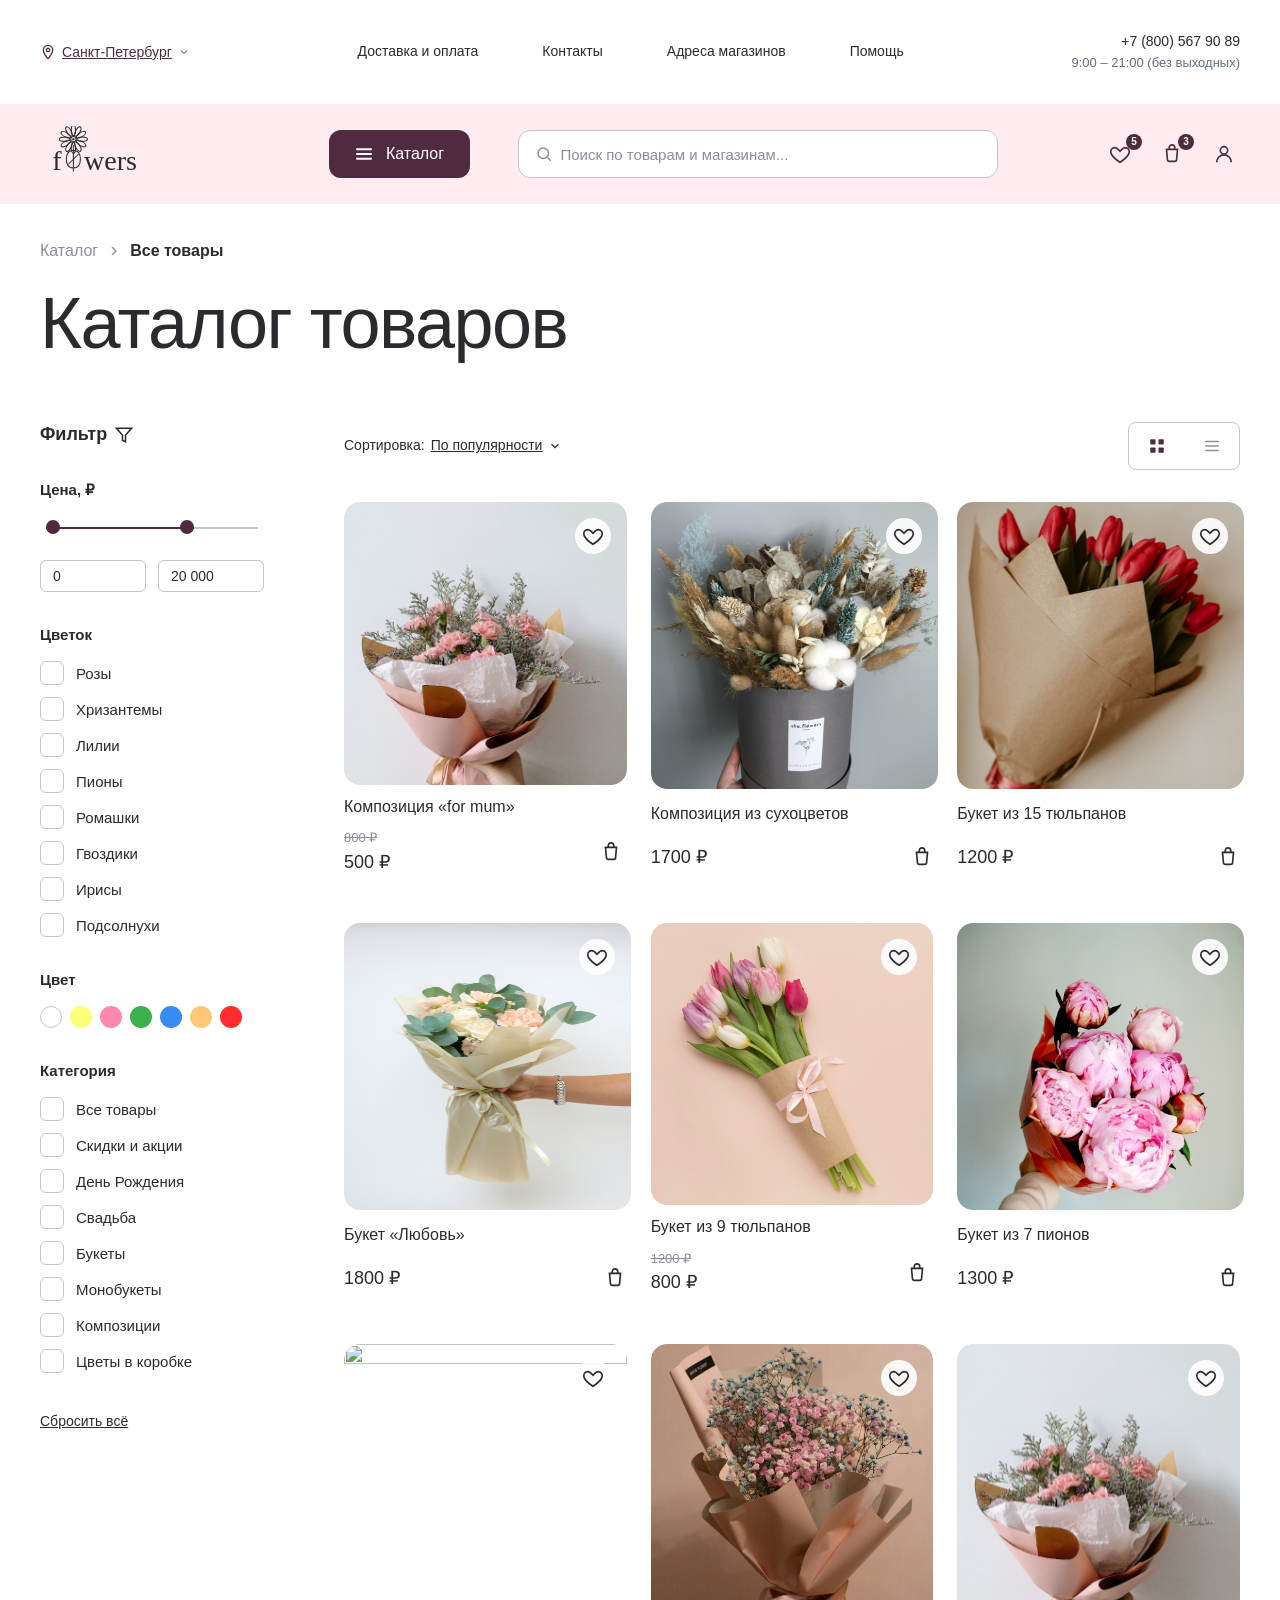
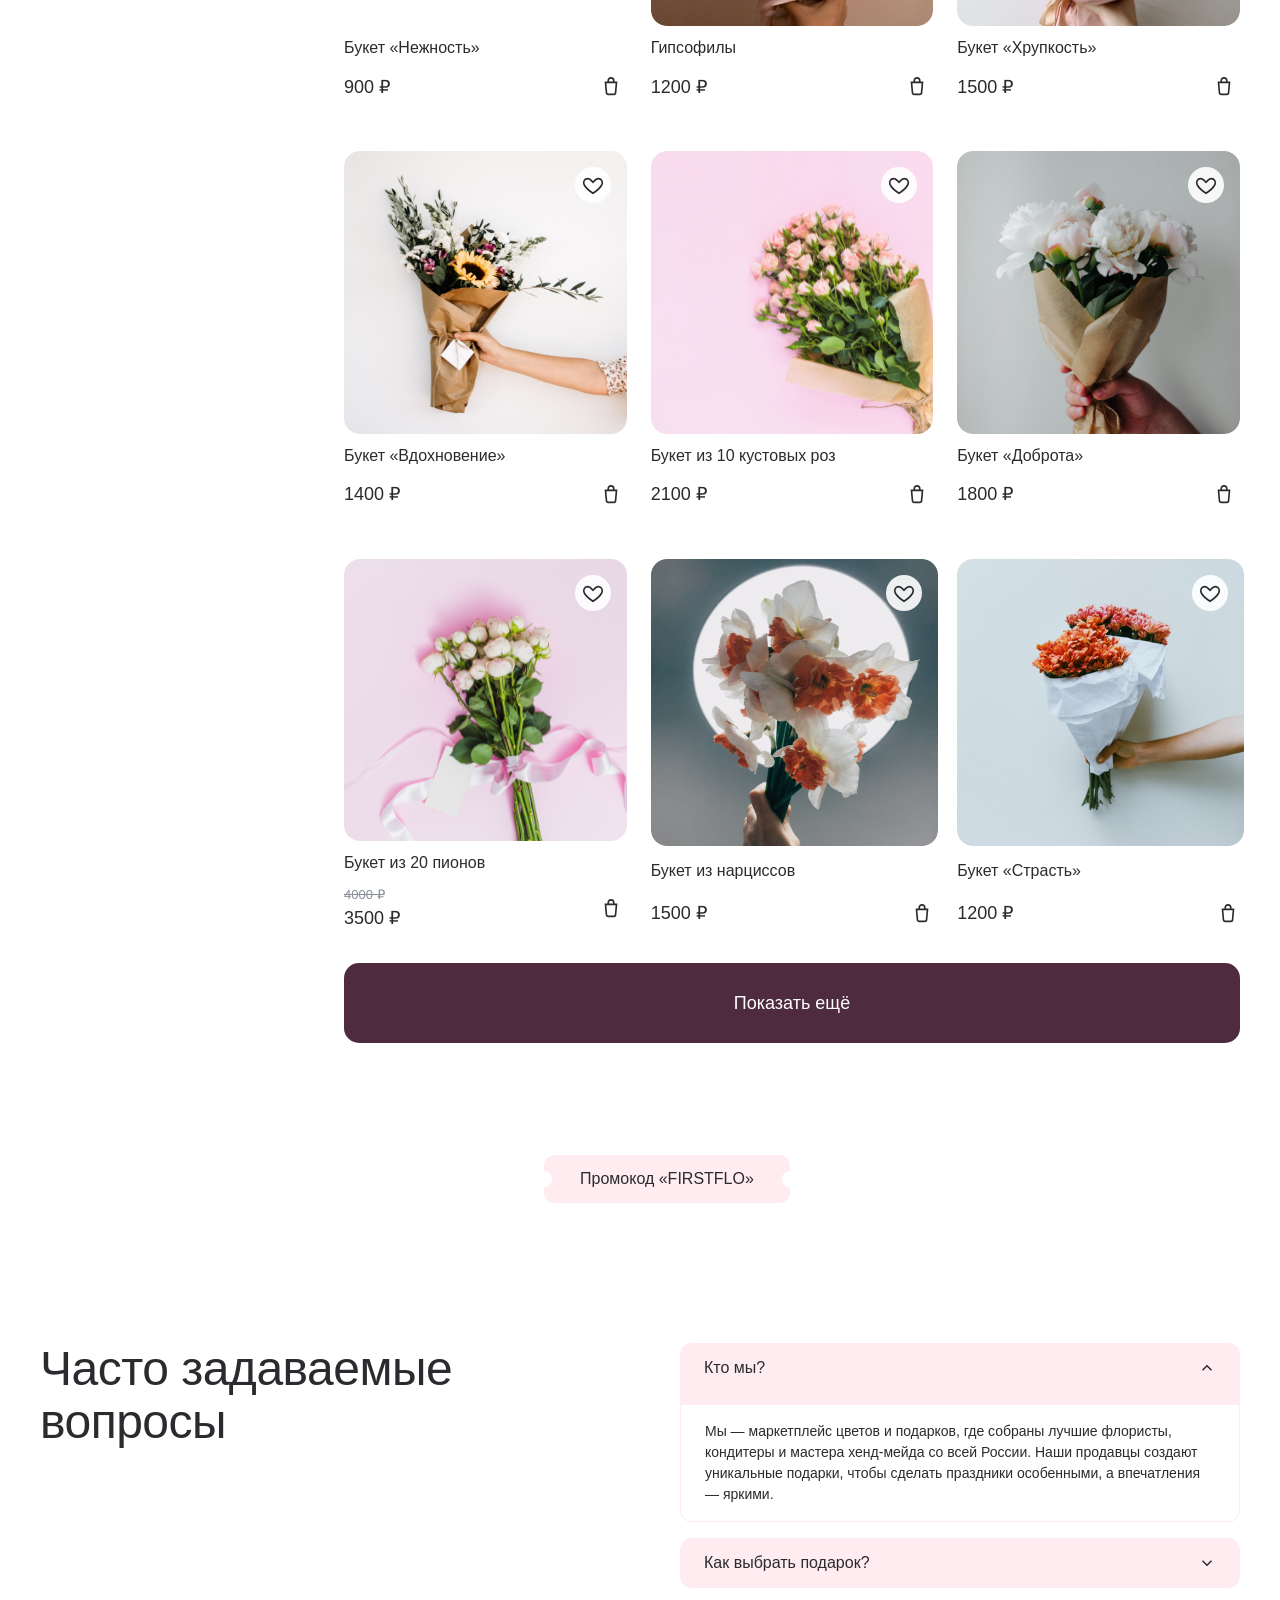
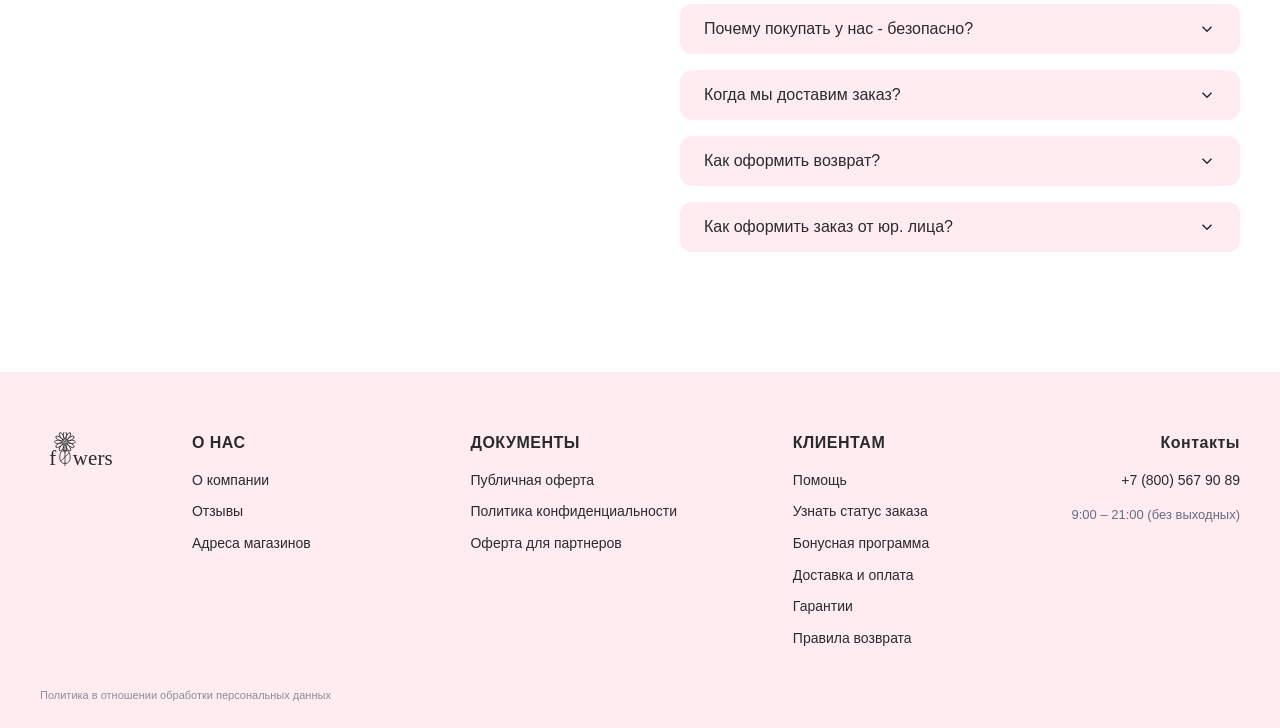
==== index.html @ 04dbc970 "Initial commit" ====
<!DOCTYPE html>
<html lang="ru">
<head>
    <meta charset="UTF-8">
    <meta name="viewport" content="width=device-width, initial-scale=1.0">
    <title>Каталог товаров — Flowers</title>
    <link rel="stylesheet" href="css/index.css">
</head>
<body>

<!-- ВЕРХНЯЯ ШАПКА (белая) -->
<header class="topbar">
    <div class="topbar__inner">
        <button class="topbar__city" type="button">
            <svg width="16" height="16" viewBox="0 0 24 24" fill="none" stroke="#4F2B3F" stroke-width="2">
                <path d="M12 2C8.13 2 5 5.13 5 9c0 5.25 7 13 7 13s7-7.75 7-13c0-3.87-3.13-7-7-7z"/>
                <circle cx="12" cy="9" r="2.5"/>
            </svg>
            <span><u>Санкт-Петербург</u></span>
            <svg width="12" height="12" viewBox="0 0 24 24" fill="none" stroke="#4F2B3F" stroke-width="2">
                <polyline points="6 9 12 15 18 9"/>
            </svg>
        </button>

        <nav class="topbar__nav">
            <a href="#" class="topbar__link">Доставка и оплата</a>
            <a href="#" class="topbar__link">Контакты</a>
            <a href="#" class="topbar__link">Адреса магазинов</a>
            <a href="#" class="topbar__link">Помощь</a>
        </nav>

        <div class="topbar__contacts">
            <div class="topbar__phone">+7 (800) 567 90 89</div>
            <div class="topbar__hours">9:00 – 21:00 (без выходных)</div>
        </div>
    </div>
</header>

<!-- РОЗОВАЯ ШАПКА (логотип, каталог, поиск, иконки) -->
<div class="pinkbar">
    <div class="pinkbar__inner">
        <a href="index.html" class="pinkbar__logo">
            <img src="images/logo.svg" alt="flowers" width="150">
        </a>

        <button class="pinkbar__catalog" type="button">
            <svg width="20" height="14" viewBox="0 0 24 18" fill="none" stroke="white" stroke-width="2.5" stroke-linecap="round">
                <line x1="3" y1="3" x2="21" y2="3"/>
                <line x1="3" y1="9" x2="21" y2="9"/>
                <line x1="3" y1="15" x2="21" y2="15"/>
            </svg>
            Каталог
        </button>

        <div class="pinkbar__search">
            <svg width="18" height="18" viewBox="0 0 24 24" fill="none" stroke="#898F9B" stroke-width="2">
                <circle cx="11" cy="11" r="7"/>
                <line x1="21" y1="21" x2="16.65" y2="16.65"/>
            </svg>
            <input type="text" placeholder="Поиск по товарам и магазинам...">
        </div>

        <div class="pinkbar__icons">
            <a href="#" class="pinkbar__icon" aria-label="Избранное">
                <svg width="22" height="22" viewBox="0 0 24 24" fill="none" stroke="#4F2B3F" stroke-width="1.8">
                    <path d="M12 21s-7-4.5-9.5-9C1 9 2.5 5 6 5c2 0 3.5 1 6 4 2.5-3 4-4 6-4 3.5 0 5 4 3.5 7-2.5 4.5-9.5 9-9.5 9z"/>
                </svg>
                <span class="pinkbar__badge">5</span>
            </a>
            <a href="cart.html" class="pinkbar__icon" aria-label="Корзина">
                <svg width="22" height="22" viewBox="0 0 24 24" fill="none" stroke="#4F2B3F" stroke-width="1.8">
                    <path d="M6 7h12l-1 11a2 2 0 01-2 2H9a2 2 0 01-2-2L6 7z"/>
                    <path d="M9 7V5a3 3 0 016 0v2"/>
                </svg>
                <span class="pinkbar__badge">3</span>
            </a>
            <a href="#" class="pinkbar__icon" aria-label="Профиль">
                <svg width="22" height="22" viewBox="0 0 24 24" fill="none" stroke="#4F2B3F" stroke-width="1.8">
                    <circle cx="12" cy="8" r="4"/>
                    <path d="M4 21c0-4.4 3.6-8 8-8s8 3.6 8 8"/>
                </svg>
            </a>
        </div>
    </div>
</div>

<!-- ОСНОВНОЙ КОНТЕНТ -->
<main class="main">

    <!-- Хлебные крошки -->
    <nav class="crumbs">
        <a href="index.html" class="crumbs__link">Каталог</a>
        <svg class="crumbs__sep" width="16" height="16" viewBox="0 0 24 24" fill="none" stroke="#898F9B" stroke-width="2">
            <polyline points="9 18 15 12 9 6"/>
        </svg>
        <span class="crumbs__current">Все товары</span>
    </nav>

    <h1 class="page-title">Каталог товаров</h1>

    <!-- ОСНОВНАЯ GRID-СЕТКА: фильтр + сетка товаров -->
    <div class="catalog">

        <!-- ФИЛЬТРЫ (левая колонка) -->
        <aside class="filter">
            <h3 class="filter__head">
                Фильтр
                <svg width="18" height="18" viewBox="0 0 24 24" fill="none" stroke="#2A2B2E" stroke-width="2">
                    <polygon points="22 3 2 3 10 12.46 10 19 14 21 14 12.46 22 3"/>
                </svg>
            </h3>

            <div class="filter__group">
                <h4 class="filter__title">Цена, ₽</h4>
                <div class="filter__slider">
                    <div class="filter__slider-track"></div>
                    <div class="filter__slider-fill"></div>
                    <div class="filter__slider-dot filter__slider-dot--left"></div>
                    <div class="filter__slider-dot filter__slider-dot--right"></div>
                </div>
                <div class="filter__price">
                    <input type="text" value="0">
                    <input type="text" value="20 000">
                </div>
            </div>

            <div class="filter__group">
                <h4 class="filter__title">Цветок</h4>
                <label class="filter__option"><input type="checkbox"><span>Розы</span></label>
                <label class="filter__option"><input type="checkbox"><span>Хризантемы</span></label>
                <label class="filter__option"><input type="checkbox"><span>Лилии</span></label>
                <label class="filter__option"><input type="checkbox"><span>Пионы</span></label>
                <label class="filter__option"><input type="checkbox"><span>Ромашки</span></label>
                <label class="filter__option"><input type="checkbox"><span>Гвоздики</span></label>
                <label class="filter__option"><input type="checkbox"><span>Ирисы</span></label>
                <label class="filter__option"><input type="checkbox"><span>Подсолнухи</span></label>
            </div>

            <div class="filter__group">
                <h4 class="filter__title">Цвет</h4>
                <div class="filter__colors">
                    <span class="filter__color" style="background:#fff;border:1px solid #C2C5C9"></span>
                    <span class="filter__color" style="background:#FCFF7A"></span>
                    <span class="filter__color" style="background:#FF87B1"></span>
                    <span class="filter__color" style="background:#3CB04B"></span>
                    <span class="filter__color" style="background:#358CF2"></span>
                    <span class="filter__color" style="background:#FFC876"></span>
                    <span class="filter__color" style="background:#FF2D2D"></span>
                </div>
            </div>

            <div class="filter__group">
                <h4 class="filter__title">Категория</h4>
                <label class="filter__option"><input type="checkbox"><span>Все товары</span></label>
                <label class="filter__option"><input type="checkbox"><span>Скидки и акции</span></label>
                <label class="filter__option"><input type="checkbox"><span>День Рождения</span></label>
                <label class="filter__option"><input type="checkbox"><span>Свадьба</span></label>
                <label class="filter__option"><input type="checkbox"><span>Букеты</span></label>
                <label class="filter__option"><input type="checkbox"><span>Монобукеты</span></label>
                <label class="filter__option"><input type="checkbox"><span>Композиции</span></label>
                <label class="filter__option"><input type="checkbox"><span>Цветы в коробке</span></label>
            </div>

            <button class="filter__reset" type="button"><u>Сбросить всё</u></button>
        </aside>

        <!-- ПРАВАЯ ЧАСТЬ: сортировка + товары + кнопка -->
        <div class="catalog__right">

            <div class="sort-bar">
                <div class="sort">
                    Сортировка: <a href="#" class="sort__link"><u>По популярности</u></a>
                    <svg width="14" height="14" viewBox="0 0 24 24" fill="none" stroke="#2A2B2E" stroke-width="2">
                        <polyline points="6 9 12 15 18 9"/>
                    </svg>
                </div>
                <div class="view-toggle">
                    <button class="view-toggle__btn view-toggle__btn--active" aria-label="Сеткой">
                        <svg width="18" height="18" viewBox="0 0 24 24" fill="currentColor">
                            <rect x="3" y="3" width="7" height="7" rx="1"/>
                            <rect x="14" y="3" width="7" height="7" rx="1"/>
                            <rect x="3" y="14" width="7" height="7" rx="1"/>
                            <rect x="14" y="14" width="7" height="7" rx="1"/>
                        </svg>
                    </button>
                    <button class="view-toggle__btn" aria-label="Списком">
                        <svg width="18" height="18" viewBox="0 0 24 24" fill="none" stroke="currentColor" stroke-width="2">
                            <line x1="3" y1="6" x2="21" y2="6"/>
                            <line x1="3" y1="12" x2="21" y2="12"/>
                            <line x1="3" y1="18" x2="21" y2="18"/>
                        </svg>
                    </button>
                </div>
            </div>

            <!-- СЕТКА ТОВАРОВ 3×5 -->
            <div class="products">

                <article class="product">
                    <div class="product__img-wrap">
                        <img src="images/img1-7.svg" alt="" class="product__img">
                        <button class="product__fav" aria-label="В избранное">
                            <svg width="22" height="22" viewBox="0 0 24 24" fill="none" stroke="#2A2B2E" stroke-width="1.8">
                                <path d="M12 21s-7-4.5-9.5-9C1 9 2.5 5 6 5c2 0 3.5 1 6 4 2.5-3 4-4 6-4 3.5 0 5 4 3.5 7-2.5 4.5-9.5 9-9.5 9z"/>
                            </svg>
                        </button>
                    </div>
                    <h4 class="product__name">Композиция «for mum»</h4>
                    <div class="product__price-row">
                        <div class="product__prices">
                            <span class="product__price-old">800 ₽</span>
                            <span class="product__price">500 ₽</span>
                        </div>
                        <button class="product__cart" aria-label="В корзину">
                            <svg width="22" height="22" viewBox="0 0 24 24" fill="none" stroke="#2A2B2E" stroke-width="1.8">
                                <path d="M6 7h12l-1 11a2 2 0 01-2 2H9a2 2 0 01-2-2L6 7z"/>
                                <path d="M9 7V5a3 3 0 016 0v2"/>
                            </svg>
                        </button>
                    </div>
                </article>

                <article class="product">
                    <div class="product__img-wrap">
                        <img src="images/img1.svg" alt="" class="product__img">
                        <button class="product__fav" aria-label="В избранное">
                            <svg width="22" height="22" viewBox="0 0 24 24" fill="none" stroke="#2A2B2E" stroke-width="1.8">
                                <path d="M12 21s-7-4.5-9.5-9C1 9 2.5 5 6 5c2 0 3.5 1 6 4 2.5-3 4-4 6-4 3.5 0 5 4 3.5 7-2.5 4.5-9.5 9-9.5 9z"/>
                            </svg>
                        </button>
                    </div>
                    <h4 class="product__name">Композиция из сухоцветов</h4>
                    <div class="product__price-row">
                        <div class="product__prices">
                            <span class="product__price">1700 ₽</span>
                        </div>
                        <button class="product__cart" aria-label="В корзину">
                            <svg width="22" height="22" viewBox="0 0 24 24" fill="none" stroke="#2A2B2E" stroke-width="1.8">
                                <path d="M6 7h12l-1 11a2 2 0 01-2 2H9a2 2 0 01-2-2L6 7z"/>
                                <path d="M9 7V5a3 3 0 016 0v2"/>
                            </svg>
                        </button>
                    </div>
                </article>

                <article class="product">
                    <div class="product__img-wrap">
                        <a href="product.html"><img src="images/img1-1.svg" alt="" class="product__img"></a>
                        <button class="product__fav" aria-label="В избранное">
                            <svg width="22" height="22" viewBox="0 0 24 24" fill="none" stroke="#2A2B2E" stroke-width="1.8">
                                <path d="M12 21s-7-4.5-9.5-9C1 9 2.5 5 6 5c2 0 3.5 1 6 4 2.5-3 4-4 6-4 3.5 0 5 4 3.5 7-2.5 4.5-9.5 9-9.5 9z"/>
                            </svg>
                        </button>
                    </div>
                    <h4 class="product__name"><a href="product.html">Букет из 15 тюльпанов</a></h4>
                    <div class="product__price-row">
                        <div class="product__prices">
                            <span class="product__price">1200 ₽</span>
                        </div>
                        <button class="product__cart" aria-label="В корзину">
                            <svg width="22" height="22" viewBox="0 0 24 24" fill="none" stroke="#2A2B2E" stroke-width="1.8">
                                <path d="M6 7h12l-1 11a2 2 0 01-2 2H9a2 2 0 01-2-2L6 7z"/>
                                <path d="M9 7V5a3 3 0 016 0v2"/>
                            </svg>
                        </button>
                    </div>
                </article>

                <article class="product">
                    <div class="product__img-wrap">
                        <img src="images/img1-2.svg" alt="" class="product__img">
                        <button class="product__fav" aria-label="В избранное">
                            <svg width="22" height="22" viewBox="0 0 24 24" fill="none" stroke="#2A2B2E" stroke-width="1.8">
                                <path d="M12 21s-7-4.5-9.5-9C1 9 2.5 5 6 5c2 0 3.5 1 6 4 2.5-3 4-4 6-4 3.5 0 5 4 3.5 7-2.5 4.5-9.5 9-9.5 9z"/>
                            </svg>
                        </button>
                    </div>
                    <h4 class="product__name">Букет «Любовь»</h4>
                    <div class="product__price-row">
                        <div class="product__prices">
                            <span class="product__price">1800 ₽</span>
                        </div>
                        <button class="product__cart" aria-label="В корзину">
                            <svg width="22" height="22" viewBox="0 0 24 24" fill="none" stroke="#2A2B2E" stroke-width="1.8">
                                <path d="M6 7h12l-1 11a2 2 0 01-2 2H9a2 2 0 01-2-2L6 7z"/>
                                <path d="M9 7V5a3 3 0 016 0v2"/>
                            </svg>
                        </button>
                    </div>
                </article>

                <article class="product">
                    <div class="product__img-wrap">
                        <img src="images/img1-3.svg" alt="" class="product__img">
                        <button class="product__fav" aria-label="В избранное">
                            <svg width="22" height="22" viewBox="0 0 24 24" fill="none" stroke="#2A2B2E" stroke-width="1.8">
                                <path d="M12 21s-7-4.5-9.5-9C1 9 2.5 5 6 5c2 0 3.5 1 6 4 2.5-3 4-4 6-4 3.5 0 5 4 3.5 7-2.5 4.5-9.5 9-9.5 9z"/>
                            </svg>
                        </button>
                    </div>
                    <h4 class="product__name">Букет из 9 тюльпанов</h4>
                    <div class="product__price-row">
                        <div class="product__prices">
                            <span class="product__price-old">1200 ₽</span>
                            <span class="product__price">800 ₽</span>
                        </div>
                        <button class="product__cart" aria-label="В корзину">
                            <svg width="22" height="22" viewBox="0 0 24 24" fill="none" stroke="#2A2B2E" stroke-width="1.8">
                                <path d="M6 7h12l-1 11a2 2 0 01-2 2H9a2 2 0 01-2-2L6 7z"/>
                                <path d="M9 7V5a3 3 0 016 0v2"/>
                            </svg>
                        </button>
                    </div>
                </article>

                <article class="product">
                    <div class="product__img-wrap">
                        <img src="images/img1-4.svg" alt="" class="product__img">
                        <button class="product__fav" aria-label="В избранное">
                            <svg width="22" height="22" viewBox="0 0 24 24" fill="none" stroke="#2A2B2E" stroke-width="1.8">
                                <path d="M12 21s-7-4.5-9.5-9C1 9 2.5 5 6 5c2 0 3.5 1 6 4 2.5-3 4-4 6-4 3.5 0 5 4 3.5 7-2.5 4.5-9.5 9-9.5 9z"/>
                            </svg>
                        </button>
                    </div>
                    <h4 class="product__name">Букет из 7 пионов</h4>
                    <div class="product__price-row">
                        <div class="product__prices">
                            <span class="product__price">1300 ₽</span>
                        </div>
                        <button class="product__cart" aria-label="В корзину">
                            <svg width="22" height="22" viewBox="0 0 24 24" fill="none" stroke="#2A2B2E" stroke-width="1.8">
                                <path d="M6 7h12l-1 11a2 2 0 01-2 2H9a2 2 0 01-2-2L6 7z"/>
                                <path d="M9 7V5a3 3 0 016 0v2"/>
                            </svg>
                        </button>
                    </div>
                </article>

                <article class="product">
                    <div class="product__img-wrap">
                        <img src="images/img1-5.svg" alt="" class="product__img">
                        <button class="product__fav" aria-label="В избранное">
                            <svg width="22" height="22" viewBox="0 0 24 24" fill="none" stroke="#2A2B2E" stroke-width="1.8">
                                <path d="M12 21s-7-4.5-9.5-9C1 9 2.5 5 6 5c2 0 3.5 1 6 4 2.5-3 4-4 6-4 3.5 0 5 4 3.5 7-2.5 4.5-9.5 9-9.5 9z"/>
                            </svg>
                        </button>
                    </div>
                    <h4 class="product__name">Букет «Нежность»</h4>
                    <div class="product__price-row">
                        <div class="product__prices">
                            <span class="product__price">900 ₽</span>
                        </div>
                        <button class="product__cart" aria-label="В корзину">
                            <svg width="22" height="22" viewBox="0 0 24 24" fill="none" stroke="#2A2B2E" stroke-width="1.8">
                                <path d="M6 7h12l-1 11a2 2 0 01-2 2H9a2 2 0 01-2-2L6 7z"/>
                                <path d="M9 7V5a3 3 0 016 0v2"/>
                            </svg>
                        </button>
                    </div>
                </article>

                <article class="product">
                    <div class="product__img-wrap">
                        <img src="images/img1-6.svg" alt="" class="product__img">
                        <button class="product__fav" aria-label="В избранное">
                            <svg width="22" height="22" viewBox="0 0 24 24" fill="none" stroke="#2A2B2E" stroke-width="1.8">
                                <path d="M12 21s-7-4.5-9.5-9C1 9 2.5 5 6 5c2 0 3.5 1 6 4 2.5-3 4-4 6-4 3.5 0 5 4 3.5 7-2.5 4.5-9.5 9-9.5 9z"/>
                            </svg>
                        </button>
                    </div>
                    <h4 class="product__name">Гипсофилы</h4>
                    <div class="product__price-row">
                        <div class="product__prices">
                            <span class="product__price">1200 ₽</span>
                        </div>
                        <button class="product__cart" aria-label="В корзину">
                            <svg width="22" height="22" viewBox="0 0 24 24" fill="none" stroke="#2A2B2E" stroke-width="1.8">
                                <path d="M6 7h12l-1 11a2 2 0 01-2 2H9a2 2 0 01-2-2L6 7z"/>
                                <path d="M9 7V5a3 3 0 016 0v2"/>
                            </svg>
                        </button>
                    </div>
                </article>

                <article class="product">
                    <div class="product__img-wrap">
                        <img src="images/img1-7.svg" alt="" class="product__img">
                        <button class="product__fav" aria-label="В избранное">
                            <svg width="22" height="22" viewBox="0 0 24 24" fill="none" stroke="#2A2B2E" stroke-width="1.8">
                                <path d="M12 21s-7-4.5-9.5-9C1 9 2.5 5 6 5c2 0 3.5 1 6 4 2.5-3 4-4 6-4 3.5 0 5 4 3.5 7-2.5 4.5-9.5 9-9.5 9z"/>
                            </svg>
                        </button>
                    </div>
                    <h4 class="product__name">Букет «Хрупкость»</h4>
                    <div class="product__price-row">
                        <div class="product__prices">
                            <span class="product__price">1500 ₽</span>
                        </div>
                        <button class="product__cart" aria-label="В корзину">
                            <svg width="22" height="22" viewBox="0 0 24 24" fill="none" stroke="#2A2B2E" stroke-width="1.8">
                                <path d="M6 7h12l-1 11a2 2 0 01-2 2H9a2 2 0 01-2-2L6 7z"/>
                                <path d="M9 7V5a3 3 0 016 0v2"/>
                            </svg>
                        </button>
                    </div>
                </article>

                <article class="product">
                    <div class="product__img-wrap">
                        <img src="images/img1-8.svg" alt="" class="product__img">
                        <button class="product__fav" aria-label="В избранное">
                            <svg width="22" height="22" viewBox="0 0 24 24" fill="none" stroke="#2A2B2E" stroke-width="1.8">
                                <path d="M12 21s-7-4.5-9.5-9C1 9 2.5 5 6 5c2 0 3.5 1 6 4 2.5-3 4-4 6-4 3.5 0 5 4 3.5 7-2.5 4.5-9.5 9-9.5 9z"/>
                            </svg>
                        </button>
                    </div>
                    <h4 class="product__name">Букет «Вдохновение»</h4>
                    <div class="product__price-row">
                        <div class="product__prices">
                            <span class="product__price">1400 ₽</span>
                        </div>
                        <button class="product__cart" aria-label="В корзину">
                            <svg width="22" height="22" viewBox="0 0 24 24" fill="none" stroke="#2A2B2E" stroke-width="1.8">
                                <path d="M6 7h12l-1 11a2 2 0 01-2 2H9a2 2 0 01-2-2L6 7z"/>
                                <path d="M9 7V5a3 3 0 016 0v2"/>
                            </svg>
                        </button>
                    </div>
                </article>

                <article class="product">
                    <div class="product__img-wrap">
                        <img src="images/img1-9.svg" alt="" class="product__img">
                        <button class="product__fav" aria-label="В избранное">
                            <svg width="22" height="22" viewBox="0 0 24 24" fill="none" stroke="#2A2B2E" stroke-width="1.8">
                                <path d="M12 21s-7-4.5-9.5-9C1 9 2.5 5 6 5c2 0 3.5 1 6 4 2.5-3 4-4 6-4 3.5 0 5 4 3.5 7-2.5 4.5-9.5 9-9.5 9z"/>
                            </svg>
                        </button>
                    </div>
                    <h4 class="product__name">Букет из 10 кустовых роз</h4>
                    <div class="product__price-row">
                        <div class="product__prices">
                            <span class="product__price">2100 ₽</span>
                        </div>
                        <button class="product__cart" aria-label="В корзину">
                            <svg width="22" height="22" viewBox="0 0 24 24" fill="none" stroke="#2A2B2E" stroke-width="1.8">
                                <path d="M6 7h12l-1 11a2 2 0 01-2 2H9a2 2 0 01-2-2L6 7z"/>
                                <path d="M9 7V5a3 3 0 016 0v2"/>
                            </svg>
                        </button>
                    </div>
                </article>

                <article class="product">
                    <div class="product__img-wrap">
                        <img src="images/img1-10.svg" alt="" class="product__img">
                        <button class="product__fav" aria-label="В избранное">
                            <svg width="22" height="22" viewBox="0 0 24 24" fill="none" stroke="#2A2B2E" stroke-width="1.8">
                                <path d="M12 21s-7-4.5-9.5-9C1 9 2.5 5 6 5c2 0 3.5 1 6 4 2.5-3 4-4 6-4 3.5 0 5 4 3.5 7-2.5 4.5-9.5 9-9.5 9z"/>
                            </svg>
                        </button>
                    </div>
                    <h4 class="product__name">Букет «Доброта»</h4>
                    <div class="product__price-row">
                        <div class="product__prices">
                            <span class="product__price">1800 ₽</span>
                        </div>
                        <button class="product__cart" aria-label="В корзину">
                            <svg width="22" height="22" viewBox="0 0 24 24" fill="none" stroke="#2A2B2E" stroke-width="1.8">
                                <path d="M6 7h12l-1 11a2 2 0 01-2 2H9a2 2 0 01-2-2L6 7z"/>
                                <path d="M9 7V5a3 3 0 016 0v2"/>
                            </svg>
                        </button>
                    </div>
                </article>

                <article class="product">
                    <div class="product__img-wrap">
                        <img src="images/img1-11.svg" alt="" class="product__img">
                        <button class="product__fav" aria-label="В избранное">
                            <svg width="22" height="22" viewBox="0 0 24 24" fill="none" stroke="#2A2B2E" stroke-width="1.8">
                                <path d="M12 21s-7-4.5-9.5-9C1 9 2.5 5 6 5c2 0 3.5 1 6 4 2.5-3 4-4 6-4 3.5 0 5 4 3.5 7-2.5 4.5-9.5 9-9.5 9z"/>
                            </svg>
                        </button>
                    </div>
                    <h4 class="product__name">Букет из 20 пионов</h4>
                    <div class="product__price-row">
                        <div class="product__prices">
                            <span class="product__price-old">4000 ₽</span>
                            <span class="product__price">3500 ₽</span>
                        </div>
                        <button class="product__cart" aria-label="В корзину">
                            <svg width="22" height="22" viewBox="0 0 24 24" fill="none" stroke="#2A2B2E" stroke-width="1.8">
                                <path d="M6 7h12l-1 11a2 2 0 01-2 2H9a2 2 0 01-2-2L6 7z"/>
                                <path d="M9 7V5a3 3 0 016 0v2"/>
                            </svg>
                        </button>
                    </div>
                </article>

                <article class="product">
                    <div class="product__img-wrap">
                        <img src="images/img1-12.svg" alt="" class="product__img">
                        <button class="product__fav" aria-label="В избранное">
                            <svg width="22" height="22" viewBox="0 0 24 24" fill="none" stroke="#2A2B2E" stroke-width="1.8">
                                <path d="M12 21s-7-4.5-9.5-9C1 9 2.5 5 6 5c2 0 3.5 1 6 4 2.5-3 4-4 6-4 3.5 0 5 4 3.5 7-2.5 4.5-9.5 9-9.5 9z"/>
                            </svg>
                        </button>
                    </div>
                    <h4 class="product__name">Букет из нарциссов</h4>
                    <div class="product__price-row">
                        <div class="product__prices">
                            <span class="product__price">1500 ₽</span>
                        </div>
                        <button class="product__cart" aria-label="В корзину">
                            <svg width="22" height="22" viewBox="0 0 24 24" fill="none" stroke="#2A2B2E" stroke-width="1.8">
                                <path d="M6 7h12l-1 11a2 2 0 01-2 2H9a2 2 0 01-2-2L6 7z"/>
                                <path d="M9 7V5a3 3 0 016 0v2"/>
                            </svg>
                        </button>
                    </div>
                </article>

                <article class="product">
                    <div class="product__img-wrap">
                        <img src="images/img1-13.svg" alt="" class="product__img">
                        <button class="product__fav" aria-label="В избранное">
                            <svg width="22" height="22" viewBox="0 0 24 24" fill="none" stroke="#2A2B2E" stroke-width="1.8">
                                <path d="M12 21s-7-4.5-9.5-9C1 9 2.5 5 6 5c2 0 3.5 1 6 4 2.5-3 4-4 6-4 3.5 0 5 4 3.5 7-2.5 4.5-9.5 9-9.5 9z"/>
                            </svg>
                        </button>
                    </div>
                    <h4 class="product__name">Букет «Страсть»</h4>
                    <div class="product__price-row">
                        <div class="product__prices">
                            <span class="product__price">1200 ₽</span>
                        </div>
                        <button class="product__cart" aria-label="В корзину">
                            <svg width="22" height="22" viewBox="0 0 24 24" fill="none" stroke="#2A2B2E" stroke-width="1.8">
                                <path d="M6 7h12l-1 11a2 2 0 01-2 2H9a2 2 0 01-2-2L6 7z"/>
                                <path d="M9 7V5a3 3 0 016 0v2"/>
                            </svg>
                        </button>
                    </div>
                </article>

            </div>

            <!-- Кнопка «Показать ещё» -->
            <button class="show-more" type="button">Показать ещё</button>

            <!-- Промокод -->
            <div class="promo-wrap">
                <div class="promo-coupon">
                    <span class="promo-coupon__notch promo-coupon__notch--left"></span>
                    <span class="promo-coupon__text">Промокод «FIRSTFLO»</span>
                    <span class="promo-coupon__notch promo-coupon__notch--right"></span>
                </div>
            </div>

        </div>
    </div>

    <!-- ЧАСТО ЗАДАВАЕМЫЕ ВОПРОСЫ -->
    <section class="faq">
        <h2 class="faq__title">Часто задаваемые вопросы</h2>
        <div class="faq__list">
            <div class="faq__item faq__item--open">
                <button class="faq__head" type="button">
                    <span>Кто мы?</span>
                    <svg width="18" height="18" viewBox="0 0 24 24" fill="none" stroke="#2A2B2E" stroke-width="2">
                        <polyline points="6 9 12 15 18 9"/>
                    </svg>
                </button>
                <div class="faq__body">
                    Мы — маркетплейс цветов и подарков, где собраны лучшие флористы, кондитеры и мастера хенд-мейда со всей России. Наши продавцы создают уникальные подарки, чтобы сделать праздники особенными, а впечатления — яркими.
                </div>
            </div>
            <div class="faq__item">
                <button class="faq__head" type="button">
                    <span>Как выбрать подарок?</span>
                    <svg width="18" height="18" viewBox="0 0 24 24" fill="none" stroke="#2A2B2E" stroke-width="2">
                        <polyline points="6 9 12 15 18 9"/>
                    </svg>
                </button>
            </div>
            <div class="faq__item">
                <button class="faq__head" type="button">
                    <span>Почему покупать у нас - безопасно?</span>
                    <svg width="18" height="18" viewBox="0 0 24 24" fill="none" stroke="#2A2B2E" stroke-width="2">
                        <polyline points="6 9 12 15 18 9"/>
                    </svg>
                </button>
            </div>
            <div class="faq__item">
                <button class="faq__head" type="button">
                    <span>Когда мы доставим заказ?</span>
                    <svg width="18" height="18" viewBox="0 0 24 24" fill="none" stroke="#2A2B2E" stroke-width="2">
                        <polyline points="6 9 12 15 18 9"/>
                    </svg>
                </button>
            </div>
            <div class="faq__item">
                <button class="faq__head" type="button">
                    <span>Как оформить возврат?</span>
                    <svg width="18" height="18" viewBox="0 0 24 24" fill="none" stroke="#2A2B2E" stroke-width="2">
                        <polyline points="6 9 12 15 18 9"/>
                    </svg>
                </button>
            </div>
            <div class="faq__item">
                <button class="faq__head" type="button">
                    <span>Как оформить заказ от юр. лица?</span>
                    <svg width="18" height="18" viewBox="0 0 24 24" fill="none" stroke="#2A2B2E" stroke-width="2">
                        <polyline points="6 9 12 15 18 9"/>
                    </svg>
                </button>
            </div>
        </div>
    </section>
</main>

<!-- ПОДВАЛ -->
<footer class="footer">
    <div class="footer__inner">
        <a href="index.html" class="footer__logo">
            <img src="images/logo.svg" alt="flowers" width="110">
        </a>

        <div class="footer__col">
            <h4 class="footer__title">О НАС</h4>
            <a href="#" class="footer__link">О компании</a>
            <a href="#" class="footer__link">Отзывы</a>
            <a href="#" class="footer__link">Адреса магазинов</a>
        </div>

        <div class="footer__col">
            <h4 class="footer__title">ДОКУМЕНТЫ</h4>
            <a href="#" class="footer__link">Публичная оферта</a>
            <a href="#" class="footer__link">Политика конфиденциальности</a>
            <a href="#" class="footer__link">Оферта для партнеров</a>
        </div>

        <div class="footer__col">
            <h4 class="footer__title">КЛИЕНТАМ</h4>
            <a href="#" class="footer__link">Помощь</a>
            <a href="#" class="footer__link">Узнать статус заказа</a>
            <a href="#" class="footer__link">Бонусная программа</a>
            <a href="#" class="footer__link">Доставка и оплата</a>
            <a href="#" class="footer__link">Гарантии</a>
            <a href="#" class="footer__link">Правила возврата</a>
        </div>

        <div class="footer__col footer__col--contacts">
            <h4 class="footer__title">Контакты</h4>
            <div class="footer__phone">+7 (800) 567 90 89</div>
            <div class="footer__hours">9:00 – 21:00 (без выходных)</div>
        </div>
    </div>
    <div class="footer__policy">Политика в отношении обработки персональных данных</div>
</footer>

</body>
</html>
---- css/index.css ----
/* ========================================================================
   FloraLine — index.html (Каталог) — CSS Grid
   Pixel-perfect по макету Figma (1920×4880)
   Точные координаты из SVG:
   • Контент: x=280 до x=1640 (1360px)
   • Розовый цвет: #FEECF1
   • Тёмный акцент: #4F2B3F
   • Текст: #2A2B2E, серый: #666D80, светлее: #898F9B
   • Карточка: 320×320, rx=16
   • Сетка: 3 кол × 5 рядов, шаг 368 (gap 48)
   ======================================================================== */

* { margin: 0; padding: 0; box-sizing: border-box; }

:root {
    --bg: #fff;
    --pink: #FEECF1;
    --accent: #4F2B3F;
    --text: #2A2B2E;
    --gray: #666D80;
    --gray-light: #898F9B;
    --border: #C2C5C9;
}

body {
    font-family: 'Inter', 'Helvetica Neue', Arial, sans-serif;
    color: var(--text);
    background: var(--bg);
    font-size: 16px;
    line-height: 1.4;
    -webkit-font-smoothing: antialiased;
}

img, svg { display: block; max-width: 100%; }
a { color: inherit; text-decoration: none; }
button { cursor: pointer; font-family: inherit; border: none; background: none; }
ul { list-style: none; }
input { font-family: inherit; }

/* ============ ВЕРХНЯЯ ШАПКА (белая, 104px) ============ */
.topbar {
    height: 104px;
    background: var(--bg);
}
.topbar__inner {
    max-width: 1640px;
    margin: 0 auto;
    padding: 0 40px;
    height: 100%;
    display: grid;
    grid-template-columns: auto 1fr auto;
    align-items: center;
    gap: 60px;
}
.topbar__city {
    display: grid;
    grid-auto-flow: column;
    align-items: center;
    gap: 6px;
    color: var(--accent);
    font-size: 14px;
}
.topbar__city u { text-decoration: underline; }
.topbar__nav {
    display: grid;
    grid-auto-flow: column;
    justify-content: center;
    gap: 64px;
}
.topbar__link {
    font-size: 14px;
    color: var(--text);
    transition: color .15s;
}
.topbar__link:hover { color: var(--accent); }
.topbar__contacts { text-align: right; }
.topbar__phone {
    font-size: 14px;
    color: var(--text);
    font-weight: 500;
}
.topbar__hours {
    font-size: 13px;
    color: var(--gray);
    margin-top: 2px;
}

/* ============ РОЗОВАЯ ШАПКА (100px) ============ */
.pinkbar {
    height: 100px;
    background: var(--pink);
}
.pinkbar__inner {
    max-width: 1640px;
    margin: 0 auto;
    padding: 0 40px;
    height: 100%;
    display: grid;
    grid-template-columns: auto auto 1fr auto;
    align-items: center;
    gap: 24px;
}

/* Логотип f🌸wers */
.pinkbar__logo { display: block; }
.pinkbar__logo img { height: 56px; width: auto; }

/* Кнопка «Каталог» (точно 141×48, rx=12) */
.pinkbar__catalog {
    width: 141px;
    height: 48px;
    background: var(--accent);
    color: white;
    border-radius: 12px;
    font-size: 16px;
    font-weight: 400;
    display: grid;
    grid-template-columns: auto auto;
    align-items: center;
    justify-content: center;
    gap: 12px;
    margin-left: 142px;  /* отступ от логотипа до кнопки (638 - 280 - 216 = 142) */
    transition: opacity .15s;
}
.pinkbar__catalog:hover { opacity: 0.9; }

/* Поиск (точно 480×48, rx=12, обводка #C2C5C9) */
.pinkbar__search {
    width: 480px;
    height: 48px;
    background: var(--bg);
    border: 1px solid var(--border);
    border-radius: 12px;
    display: grid;
    grid-template-columns: auto 1fr;
    align-items: center;
    gap: 8px;
    padding: 0 16px;
    margin-left: 24px;
}
.pinkbar__search input {
    border: none;
    outline: none;
    font-size: 15px;
    color: var(--text);
    background: transparent;
    height: 100%;
    width: 100%;
}
.pinkbar__search input::placeholder { color: var(--gray-light); }

/* Иконки справа */
.pinkbar__icons {
    display: grid;
    grid-auto-flow: column;
    gap: 20px;
    align-items: center;
}
.pinkbar__icon {
    width: 32px;
    height: 32px;
    display: grid;
    place-items: center;
    color: var(--accent);
    position: relative;
}
.pinkbar__badge {
    position: absolute;
    top: -4px;
    right: -6px;
    min-width: 16px;
    height: 16px;
    background: var(--accent);
    color: white;
    border-radius: 50%;
    font-size: 10px;
    font-weight: 600;
    display: grid;
    place-items: center;
    padding: 0 4px;
}

/* ============ КОНТЕНТ ============ */
.main {
    max-width: 1640px;
    margin: 0 auto;
    padding: 0 40px;
}

/* Хлебные крошки */
.crumbs {
    display: grid;
    grid-auto-flow: column;
    justify-content: start;
    align-items: center;
    gap: 8px;
    padding-top: 36px;
}
.crumbs__link {
    font-size: 16px;
    color: var(--gray-light);
}
.crumbs__current {
    font-size: 16px;
    color: var(--text);
    font-weight: 600;
}

/* Заголовок страницы (точно по макету: ~72px) */
.page-title {
    font-size: 72px;
    line-height: 1.05;
    font-weight: 500;
    margin: 24px 0 60px;
    color: var(--text);
    letter-spacing: -1.5px;
}

/* ============ КАТАЛОГ (CSS GRID) ============ */
.catalog {
    display: grid;
    grid-template-columns: 224px 1fr;
    gap: 80px;
    align-items: start;
}

/* ----- ФИЛЬТР (левая колонка) ----- */
.filter { display: grid; gap: 32px; }
.filter__head {
    font-size: 18px;
    font-weight: 600;
    color: var(--text);
    display: grid;
    grid-auto-flow: column;
    justify-content: start;
    align-items: center;
    gap: 8px;
}
.filter__group { display: grid; gap: 12px; }
.filter__title {
    font-size: 15px;
    font-weight: 600;
    color: var(--text);
    margin-bottom: 4px;
}

/* Слайдер цены */
.filter__slider {
    position: relative;
    height: 16px;
    margin: 4px 6px;
}
.filter__slider-track {
    position: absolute;
    top: 7px;
    left: 0; right: 0;
    height: 2px;
    background: var(--border);
}
.filter__slider-fill {
    position: absolute;
    top: 7px;
    left: 0; right: 30%;
    height: 2px;
    background: var(--accent);
}
.filter__slider-dot {
    position: absolute;
    top: 0;
    width: 14px;
    height: 14px;
    background: var(--accent);
    border-radius: 50%;
}
.filter__slider-dot--left { left: 0; }
.filter__slider-dot--right { right: 30%; }

.filter__price {
    display: grid;
    grid-template-columns: 1fr 1fr;
    gap: 12px;
    margin-top: 8px;
}
.filter__price input {
    width: 100%;
    height: 32px;
    border: 1px solid var(--border);
    border-radius: 6px;
    padding: 0 12px;
    font-size: 14px;
    color: var(--text);
    outline: none;
}

/* Чекбоксы (точно 23×23 rx=6, шаг 36px) */
.filter__option {
    display: grid;
    grid-template-columns: 24px 1fr;
    align-items: center;
    gap: 12px;
    cursor: pointer;
    font-size: 15px;
    color: var(--text);
    min-height: 24px;
}
.filter__option input[type="checkbox"] {
    appearance: none;
    width: 24px;
    height: 24px;
    border: 1px solid var(--border);
    border-radius: 6px;
    background: var(--bg);
    cursor: pointer;
    margin: 0;
    position: relative;
}
.filter__option input[type="checkbox"]:checked {
    background: var(--accent);
    border-color: var(--accent);
}
.filter__option input[type="checkbox"]:checked::after {
    content: '';
    position: absolute;
    left: 7px;
    top: 3px;
    width: 6px;
    height: 11px;
    border: solid white;
    border-width: 0 2px 2px 0;
    transform: rotate(45deg);
}

/* Цветовые кружки */
.filter__colors {
    display: grid;
    grid-auto-flow: column;
    justify-content: start;
    gap: 8px;
}
.filter__color {
    width: 22px;
    height: 22px;
    border-radius: 50%;
    cursor: pointer;
}

.filter__reset {
    color: var(--text);
    font-size: 14px;
    text-align: left;
    padding: 0;
    margin-top: 8px;
}
.filter__reset u { text-decoration: underline; }

/* ----- ПРАВАЯ ЧАСТЬ ----- */
.catalog__right {
    display: grid;
    gap: 32px;
}

/* Панель сортировки */
.sort-bar {
    display: grid;
    grid-template-columns: 1fr auto;
    align-items: center;
    gap: 24px;
}
.sort {
    display: grid;
    grid-auto-flow: column;
    justify-content: start;
    align-items: center;
    gap: 6px;
    font-size: 14px;
    color: var(--text);
}
.sort__link u { text-decoration: underline; }
.view-toggle {
    width: 112px;
    height: 48px;
    border: 1px solid var(--border);
    border-radius: 8px;
    display: grid;
    grid-template-columns: 1fr 1fr;
}
.view-toggle__btn {
    display: grid;
    place-items: center;
    color: var(--gray-light);
    transition: color .15s;
}
.view-toggle__btn--active { color: var(--accent); }

/* Сетка товаров (точно 3 колонки, gap 48) */
.products {
    display: grid;
    grid-template-columns: repeat(3, 320px);
    column-gap: 48px;
    row-gap: 48px;
    justify-content: start;
}

/* Карточка товара (точно по макету) */
.product {
    display: grid;
    grid-template-rows: 320px auto auto;
    gap: 12px;
}
.product__img-wrap {
    position: relative;
    width: 320px;
    height: 320px;
}
.product__img {
    width: 320px;
    height: 320px;
    border-radius: 16px;
    object-fit: cover;
}
.product__fav {
    position: absolute;
    top: 16px;
    right: 16px;
    width: 36px;
    height: 36px;
    background: rgba(255, 255, 255, 0.9);
    border-radius: 50%;
    display: grid;
    place-items: center;
    transition: background .15s;
}
.product__fav:hover { background: white; }

.product__name {
    font-size: 16px;
    font-weight: 400;
    color: var(--text);
    line-height: 1.3;
}
.product__name a { color: inherit; }
.product__price-row {
    display: grid;
    grid-template-columns: 1fr auto;
    align-items: center;
}
.product__prices { display: grid; gap: 2px; }
.product__price {
    font-size: 18px;
    font-weight: 500;
    color: var(--text);
}
.product__price-old {
    font-size: 13px;
    color: var(--gray-light);
    text-decoration: line-through;
}
.product__cart {
    width: 32px;
    height: 32px;
    display: grid;
    place-items: center;
    color: var(--text);
}

/* Кнопка «Показать ещё» (точно 1056×80, rx=15) */
.show-more {
    width: 1056px;
    max-width: 100%;
    height: 80px;
    background: var(--accent);
    color: white;
    border-radius: 15px;
    font-size: 18px;
    font-weight: 500;
    justify-self: center;
    transition: opacity .15s;
}
.show-more:hover { opacity: 0.92; }

/* Промокод (161×48, rx=10, с «вырезами») */
.promo-wrap {
    display: grid;
    place-items: start;
    padding: 80px 0;
}
.promo-coupon {
    position: relative;
    background: var(--pink);
    color: var(--text);
    height: 48px;
    border-radius: 10px;
    padding: 0 36px;
    display: grid;
    align-items: center;
    margin-left: 200px;  /* центрируем под сеткой товаров */
}
.promo-coupon__text {
    font-size: 16px;
    font-weight: 500;
}
.promo-coupon__notch {
    position: absolute;
    top: 50%;
    transform: translateY(-50%);
    width: 16px;
    height: 16px;
    background: white;
    border-radius: 50%;
}
.promo-coupon__notch--left { left: -8px; }
.promo-coupon__notch--right { right: -8px; }

/* ============ FAQ ============ */
.faq {
    padding: 60px 0 80px;
    display: grid;
    grid-template-columns: 1fr 1fr;
    gap: 80px;
    align-items: start;
}
.faq__title {
    font-size: 48px;
    font-weight: 500;
    line-height: 1.1;
    color: var(--text);
    letter-spacing: -0.5px;
}
.faq__list { display: grid; gap: 16px; }
.faq__item {
    background: var(--pink);
    border-radius: 12px;
    overflow: hidden;
}
.faq__head {
    width: 100%;
    padding: 16px 24px;
    display: grid;
    grid-template-columns: 1fr auto;
    align-items: center;
    gap: 12px;
    font-size: 16px;
    font-weight: 500;
    color: var(--text);
    text-align: left;
}
.faq__item--open .faq__body {
    padding: 0 24px 16px;
    background: white;
    border: 1px solid var(--pink);
    border-top: none;
    border-radius: 0 0 12px 12px;
    font-size: 14px;
    line-height: 1.5;
    color: var(--text);
    margin-top: 12px;
    padding-top: 16px;
}
.faq__item--open .faq__head svg { transform: rotate(180deg); }
.faq__item:not(.faq__item--open) .faq__body { display: none; }

/* ============ ПОДВАЛ ============ */
.footer {
    background: var(--pink);
    padding: 60px 0 24px;
    margin-top: 40px;
}
.footer__inner {
    max-width: 1640px;
    margin: 0 auto;
    padding: 0 40px;
    display: grid;
    grid-template-columns: auto 1fr 1.2fr 1fr auto;
    gap: 60px;
    align-items: start;
}
.footer__logo { display: block; }
.footer__logo img { height: 42px; width: auto; }
.footer__col { display: grid; gap: 12px; }
.footer__title {
    font-size: 16px;
    font-weight: 600;
    color: var(--text);
    margin-bottom: 4px;
    letter-spacing: 0.5px;
}
.footer__link {
    font-size: 14px;
    color: var(--text);
    transition: color .15s;
}
.footer__link:hover { color: var(--accent); }
.footer__col--contacts { text-align: right; }
.footer__phone {
    font-size: 14px;
    color: var(--text);
    font-weight: 500;
}
.footer__hours {
    font-size: 13px;
    color: var(--gray);
    margin-top: 4px;
}
.footer__policy {
    max-width: 1640px;
    margin: 40px auto 0;
    padding: 0 40px;
    font-size: 11px;
    color: var(--gray-light);
}

/* ============ АДАПТИВ ============ */
@media (max-width: 1280px) {
    .products {
        grid-template-columns: repeat(3, 1fr);
        column-gap: 24px;
    }
    .product__img-wrap, .product__img {
        width: 100%;
        height: auto;
        aspect-ratio: 1 / 1;
    }
    .product { grid-template-rows: auto auto auto; }
    .show-more { width: 100%; }
}

@media (max-width: 1024px) {
    .topbar__inner, .pinkbar__inner {
        gap: 20px;
        padding: 0 24px;
    }
    .topbar__nav { gap: 24px; }
    .pinkbar__catalog { margin-left: 0; }
    .pinkbar__search { width: 100%; margin-left: 0; }
    .main { padding: 0 24px; }
    .page-title { font-size: 48px; }
    .catalog { grid-template-columns: 200px 1fr; gap: 40px; }
    .faq { grid-template-columns: 1fr; gap: 32px; }
    .faq__title { font-size: 36px; }
    .footer__inner { grid-template-columns: 1fr 1fr; gap: 32px; }
}

@media (max-width: 768px) {
    .topbar { display: none; }
    .pinkbar__inner { grid-template-columns: auto auto 1fr; }
    .pinkbar__search { display: none; }
    .catalog { grid-template-columns: 1fr; }
    .products { grid-template-columns: repeat(2, 1fr); }
    .page-title { font-size: 36px; }
    .promo-coupon { margin-left: 0; }
    .footer__inner { grid-template-columns: 1fr; }
    .footer__col--contacts { text-align: left; }
}

@media (max-width: 480px) {
    .products { grid-template-columns: 1fr; }
}
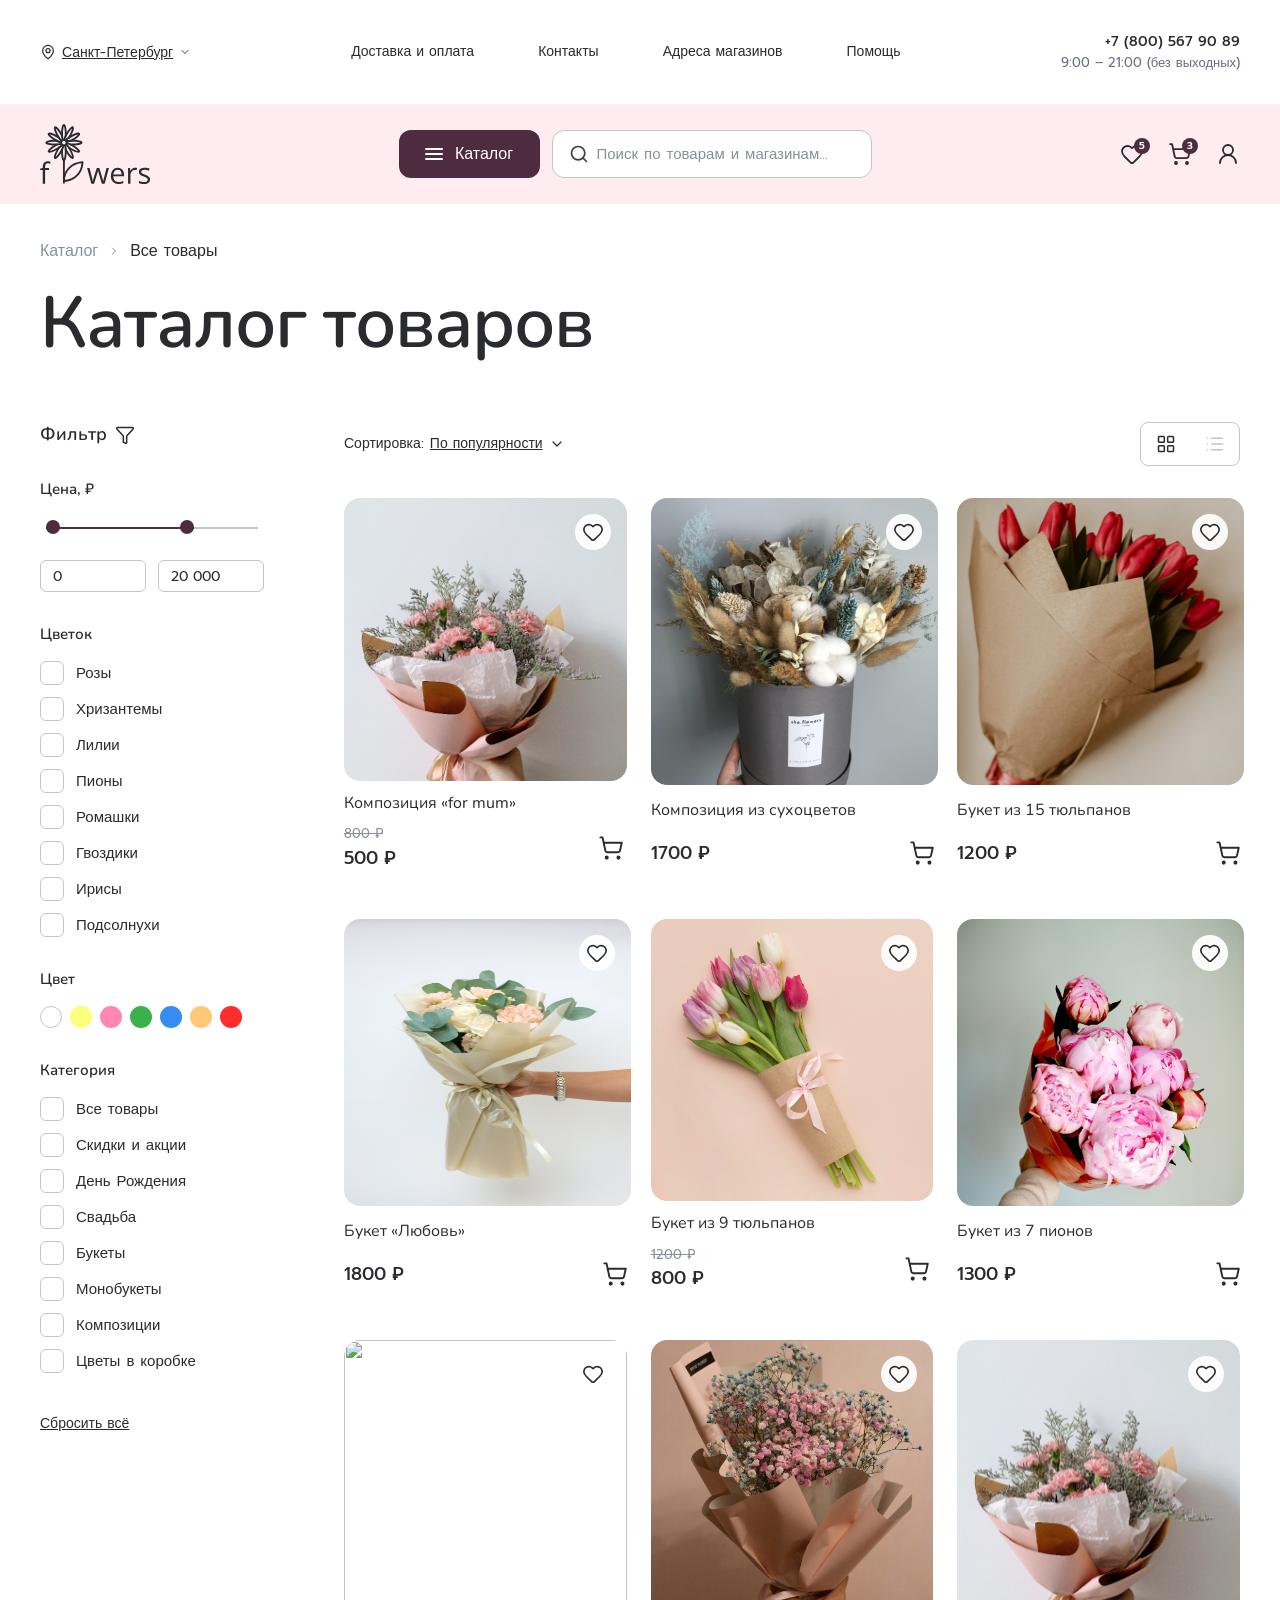
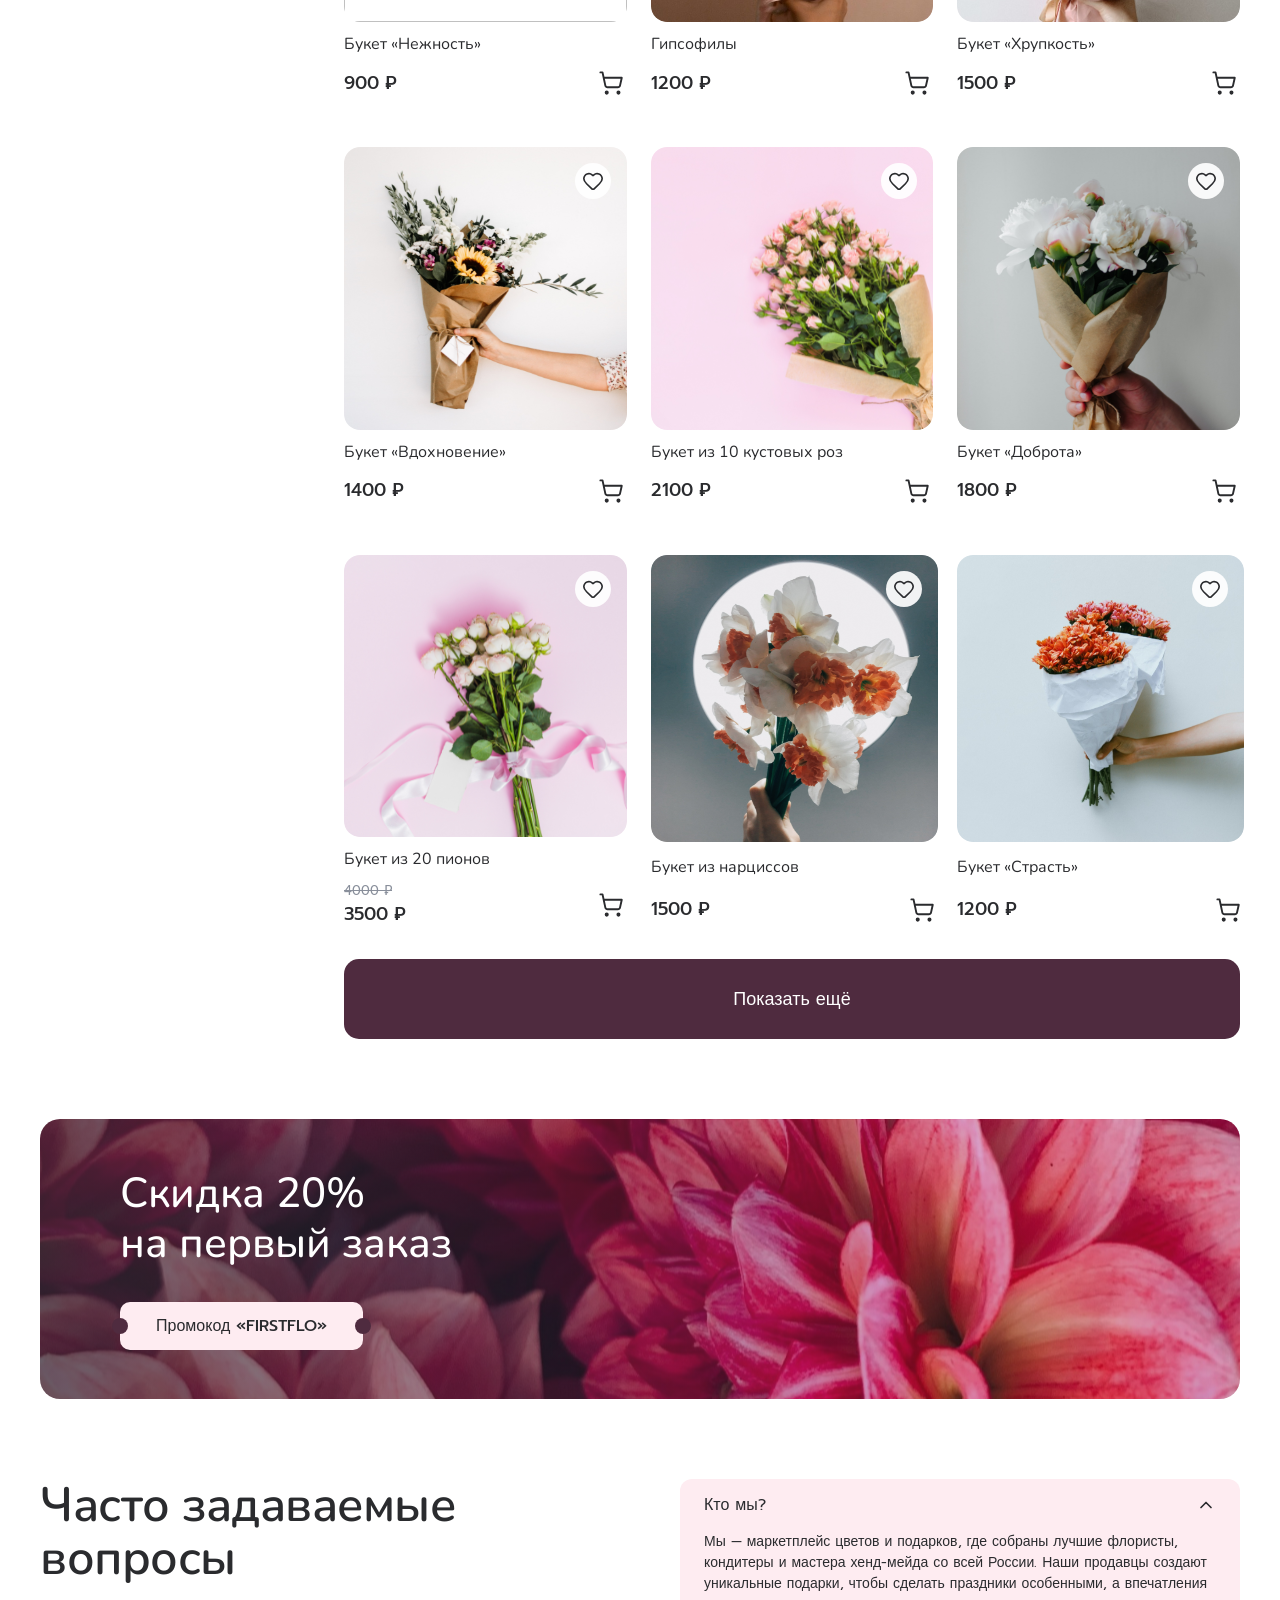
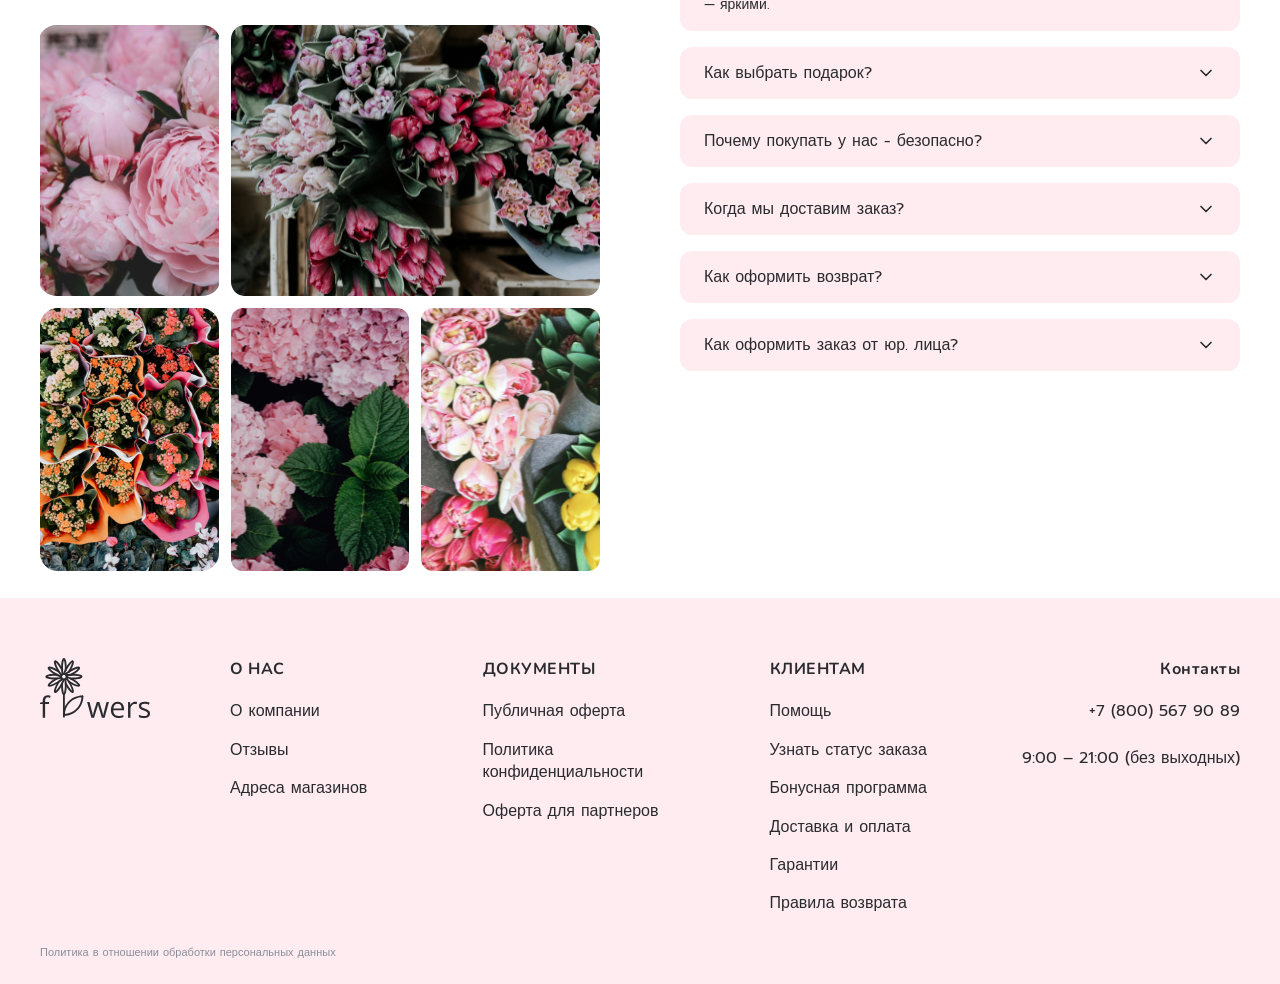
==== commit b7d8da2d: "Правки от 13.05" ====
--- a/index.html
+++ b/index.html
@@ -4,31 +4,27 @@
     <meta charset="UTF-8">
     <meta name="viewport" content="width=device-width, initial-scale=1.0">
     <title>Каталог товаров — Flowers</title>
+    <link rel="preconnect" href="https://fonts.googleapis.com">
+    <link rel="preconnect" href="https://fonts.gstatic.com" crossorigin>
+    <link href="https://fonts.googleapis.com/css2?family=Prompt:wght@300;400;500;600;700&family=Nunito:wght@400;500;600;700;800&display=swap" rel="stylesheet">
     <link rel="stylesheet" href="css/index.css">
 </head>
 <body>
 
-<!-- ВЕРХНЯЯ ШАПКА (белая) -->
+<!-- ВЕРХНЯЯ ШАПКА -->
 <header class="topbar">
     <div class="topbar__inner">
         <button class="topbar__city" type="button">
-            <svg width="16" height="16" viewBox="0 0 24 24" fill="none" stroke="#4F2B3F" stroke-width="2">
-                <path d="M12 2C8.13 2 5 5.13 5 9c0 5.25 7 13 7 13s7-7.75 7-13c0-3.87-3.13-7-7-7z"/>
-                <circle cx="12" cy="9" r="2.5"/>
-            </svg>
+            <img src="images/icons/location.svg" alt="" class="ico-16">
             <span><u>Санкт-Петербург</u></span>
-            <svg width="12" height="12" viewBox="0 0 24 24" fill="none" stroke="#4F2B3F" stroke-width="2">
-                <polyline points="6 9 12 15 18 9"/>
-            </svg>
+            <img src="images/icons/chevron-down.svg" alt="" class="ico-12">
         </button>
-
         <nav class="topbar__nav">
             <a href="#" class="topbar__link">Доставка и оплата</a>
             <a href="#" class="topbar__link">Контакты</a>
             <a href="#" class="topbar__link">Адреса магазинов</a>
             <a href="#" class="topbar__link">Помощь</a>
         </nav>
-
         <div class="topbar__contacts">
             <div class="topbar__phone">+7 (800) 567 90 89</div>
             <div class="topbar__hours">9:00 – 21:00 (без выходных)</div>
@@ -36,49 +32,33 @@
     </div>
 </header>
 
-<!-- РОЗОВАЯ ШАПКА (логотип, каталог, поиск, иконки) -->
+<!-- РОЗОВАЯ ШАПКА -->
 <div class="pinkbar">
     <div class="pinkbar__inner">
         <a href="index.html" class="pinkbar__logo">
-            <img src="images/logo.svg" alt="flowers" width="150">
+            <img src="images/logo.svg" alt="flowers">
         </a>
-
-        <button class="pinkbar__catalog" type="button">
-            <svg width="20" height="14" viewBox="0 0 24 18" fill="none" stroke="white" stroke-width="2.5" stroke-linecap="round">
-                <line x1="3" y1="3" x2="21" y2="3"/>
-                <line x1="3" y1="9" x2="21" y2="9"/>
-                <line x1="3" y1="15" x2="21" y2="15"/>
-            </svg>
-            Каталог
-        </button>
-
-        <div class="pinkbar__search">
-            <svg width="18" height="18" viewBox="0 0 24 24" fill="none" stroke="#898F9B" stroke-width="2">
-                <circle cx="11" cy="11" r="7"/>
-                <line x1="21" y1="21" x2="16.65" y2="16.65"/>
-            </svg>
-            <input type="text" placeholder="Поиск по товарам и магазинам...">
-        </div>
-
+        <div class="pinkbar__center">
+            <button class="pinkbar__catalog" type="button">
+                <span class="burger"><span></span><span></span><span></span></span>
+                Каталог
+            </button>
+            <div class="pinkbar__search">
+                <img src="images/icons/search.svg" alt="" class="ico-20">
+                <input type="text" placeholder="Поиск по товарам и магазинам...">
+            </div>
+        </div>
         <div class="pinkbar__icons">
             <a href="#" class="pinkbar__icon" aria-label="Избранное">
-                <svg width="22" height="22" viewBox="0 0 24 24" fill="none" stroke="#4F2B3F" stroke-width="1.8">
-                    <path d="M12 21s-7-4.5-9.5-9C1 9 2.5 5 6 5c2 0 3.5 1 6 4 2.5-3 4-4 6-4 3.5 0 5 4 3.5 7-2.5 4.5-9.5 9-9.5 9z"/>
-                </svg>
+                <img src="images/icons/heart-large.svg" alt="" class="ico-24">
                 <span class="pinkbar__badge">5</span>
             </a>
             <a href="cart.html" class="pinkbar__icon" aria-label="Корзина">
-                <svg width="22" height="22" viewBox="0 0 24 24" fill="none" stroke="#4F2B3F" stroke-width="1.8">
-                    <path d="M6 7h12l-1 11a2 2 0 01-2 2H9a2 2 0 01-2-2L6 7z"/>
-                    <path d="M9 7V5a3 3 0 016 0v2"/>
-                </svg>
+                <img src="images/icons/bag.svg" alt="" class="ico-24">
                 <span class="pinkbar__badge">3</span>
             </a>
             <a href="#" class="pinkbar__icon" aria-label="Профиль">
-                <svg width="22" height="22" viewBox="0 0 24 24" fill="none" stroke="#4F2B3F" stroke-width="1.8">
-                    <circle cx="12" cy="8" r="4"/>
-                    <path d="M4 21c0-4.4 3.6-8 8-8s8 3.6 8 8"/>
-                </svg>
+                <img src="images/icons/user.svg" alt="" class="ico-24">
             </a>
         </div>
     </div>
@@ -90,9 +70,7 @@
     <!-- Хлебные крошки -->
     <nav class="crumbs">
         <a href="index.html" class="crumbs__link">Каталог</a>
-        <svg class="crumbs__sep" width="16" height="16" viewBox="0 0 24 24" fill="none" stroke="#898F9B" stroke-width="2">
-            <polyline points="9 18 15 12 9 6"/>
-        </svg>
+        <img src="images/icons/chevron-right.svg" alt="" class="ico-16 crumbs__sep">
         <span class="crumbs__current">Все товары</span>
     </nav>
 
@@ -105,9 +83,7 @@
         <aside class="filter">
             <h3 class="filter__head">
                 Фильтр
-                <svg width="18" height="18" viewBox="0 0 24 24" fill="none" stroke="#2A2B2E" stroke-width="2">
-                    <polygon points="22 3 2 3 10 12.46 10 19 14 21 14 12.46 22 3"/>
-                </svg>
+                <img src="images/icons/filter.svg" alt="" class="ico-20">
             </h3>
 
             <div class="filter__group">
@@ -170,25 +146,14 @@
             <div class="sort-bar">
                 <div class="sort">
                     Сортировка: <a href="#" class="sort__link"><u>По популярности</u></a>
-                    <svg width="14" height="14" viewBox="0 0 24 24" fill="none" stroke="#2A2B2E" stroke-width="2">
-                        <polyline points="6 9 12 15 18 9"/>
-                    </svg>
+                    <img src="images/icons/chevron-down.svg" alt="" class="ico-16">
                 </div>
                 <div class="view-toggle">
                     <button class="view-toggle__btn view-toggle__btn--active" aria-label="Сеткой">
-                        <svg width="18" height="18" viewBox="0 0 24 24" fill="currentColor">
-                            <rect x="3" y="3" width="7" height="7" rx="1"/>
-                            <rect x="14" y="3" width="7" height="7" rx="1"/>
-                            <rect x="3" y="14" width="7" height="7" rx="1"/>
-                            <rect x="14" y="14" width="7" height="7" rx="1"/>
-                        </svg>
+                        <img src="images/icons/view-grid.svg" alt="" class="ico-20">
                     </button>
                     <button class="view-toggle__btn" aria-label="Списком">
-                        <svg width="18" height="18" viewBox="0 0 24 24" fill="none" stroke="currentColor" stroke-width="2">
-                            <line x1="3" y1="6" x2="21" y2="6"/>
-                            <line x1="3" y1="12" x2="21" y2="12"/>
-                            <line x1="3" y1="18" x2="21" y2="18"/>
-                        </svg>
+                        <img src="images/icons/view-list.svg" alt="" class="ico-20">
                     </button>
                 </div>
             </div>
@@ -200,9 +165,7 @@
                     <div class="product__img-wrap">
                         <img src="images/img1-7.svg" alt="" class="product__img">
                         <button class="product__fav" aria-label="В избранное">
-                            <svg width="22" height="22" viewBox="0 0 24 24" fill="none" stroke="#2A2B2E" stroke-width="1.8">
-                                <path d="M12 21s-7-4.5-9.5-9C1 9 2.5 5 6 5c2 0 3.5 1 6 4 2.5-3 4-4 6-4 3.5 0 5 4 3.5 7-2.5 4.5-9.5 9-9.5 9z"/>
-                            </svg>
+                            <img src="images/icons/heart.svg" alt="" class="ico-22">
                         </button>
                     </div>
                     <h4 class="product__name">Композиция «for mum»</h4>
@@ -211,12 +174,7 @@
                             <span class="product__price-old">800 ₽</span>
                             <span class="product__price">500 ₽</span>
                         </div>
-                        <button class="product__cart" aria-label="В корзину">
-                            <svg width="22" height="22" viewBox="0 0 24 24" fill="none" stroke="#2A2B2E" stroke-width="1.8">
-                                <path d="M6 7h12l-1 11a2 2 0 01-2 2H9a2 2 0 01-2-2L6 7z"/>
-                                <path d="M9 7V5a3 3 0 016 0v2"/>
-                            </svg>
-                        </button>
+                        <button class="product__cart"><img src="images/icons/cart-add.svg" alt="" class="ico-32"></button>
                     </div>
                 </article>
 
@@ -224,22 +182,13 @@
                     <div class="product__img-wrap">
                         <img src="images/img1.svg" alt="" class="product__img">
                         <button class="product__fav" aria-label="В избранное">
-                            <svg width="22" height="22" viewBox="0 0 24 24" fill="none" stroke="#2A2B2E" stroke-width="1.8">
-                                <path d="M12 21s-7-4.5-9.5-9C1 9 2.5 5 6 5c2 0 3.5 1 6 4 2.5-3 4-4 6-4 3.5 0 5 4 3.5 7-2.5 4.5-9.5 9-9.5 9z"/>
-                            </svg>
+                            <img src="images/icons/heart.svg" alt="" class="ico-22">
                         </button>
                     </div>
                     <h4 class="product__name">Композиция из сухоцветов</h4>
                     <div class="product__price-row">
-                        <div class="product__prices">
-                            <span class="product__price">1700 ₽</span>
-                        </div>
-                        <button class="product__cart" aria-label="В корзину">
-                            <svg width="22" height="22" viewBox="0 0 24 24" fill="none" stroke="#2A2B2E" stroke-width="1.8">
-                                <path d="M6 7h12l-1 11a2 2 0 01-2 2H9a2 2 0 01-2-2L6 7z"/>
-                                <path d="M9 7V5a3 3 0 016 0v2"/>
-                            </svg>
-                        </button>
+                        <div class="product__prices"><span class="product__price">1700 ₽</span></div>
+                        <button class="product__cart"><img src="images/icons/cart-add.svg" alt="" class="ico-32"></button>
                     </div>
                 </article>
 
@@ -247,22 +196,13 @@
                     <div class="product__img-wrap">
                         <a href="product.html"><img src="images/img1-1.svg" alt="" class="product__img"></a>
                         <button class="product__fav" aria-label="В избранное">
-                            <svg width="22" height="22" viewBox="0 0 24 24" fill="none" stroke="#2A2B2E" stroke-width="1.8">
-                                <path d="M12 21s-7-4.5-9.5-9C1 9 2.5 5 6 5c2 0 3.5 1 6 4 2.5-3 4-4 6-4 3.5 0 5 4 3.5 7-2.5 4.5-9.5 9-9.5 9z"/>
-                            </svg>
+                            <img src="images/icons/heart.svg" alt="" class="ico-22">
                         </button>
                     </div>
                     <h4 class="product__name"><a href="product.html">Букет из 15 тюльпанов</a></h4>
                     <div class="product__price-row">
-                        <div class="product__prices">
-                            <span class="product__price">1200 ₽</span>
-                        </div>
-                        <button class="product__cart" aria-label="В корзину">
-                            <svg width="22" height="22" viewBox="0 0 24 24" fill="none" stroke="#2A2B2E" stroke-width="1.8">
-                                <path d="M6 7h12l-1 11a2 2 0 01-2 2H9a2 2 0 01-2-2L6 7z"/>
-                                <path d="M9 7V5a3 3 0 016 0v2"/>
-                            </svg>
-                        </button>
+                        <div class="product__prices"><span class="product__price">1200 ₽</span></div>
+                        <button class="product__cart"><img src="images/icons/cart-add.svg" alt="" class="ico-32"></button>
                     </div>
                 </article>
 
@@ -270,22 +210,13 @@
                     <div class="product__img-wrap">
                         <img src="images/img1-2.svg" alt="" class="product__img">
                         <button class="product__fav" aria-label="В избранное">
-                            <svg width="22" height="22" viewBox="0 0 24 24" fill="none" stroke="#2A2B2E" stroke-width="1.8">
-                                <path d="M12 21s-7-4.5-9.5-9C1 9 2.5 5 6 5c2 0 3.5 1 6 4 2.5-3 4-4 6-4 3.5 0 5 4 3.5 7-2.5 4.5-9.5 9-9.5 9z"/>
-                            </svg>
+                            <img src="images/icons/heart.svg" alt="" class="ico-22">
                         </button>
                     </div>
                     <h4 class="product__name">Букет «Любовь»</h4>
                     <div class="product__price-row">
-                        <div class="product__prices">
-                            <span class="product__price">1800 ₽</span>
-                        </div>
-                        <button class="product__cart" aria-label="В корзину">
-                            <svg width="22" height="22" viewBox="0 0 24 24" fill="none" stroke="#2A2B2E" stroke-width="1.8">
-                                <path d="M6 7h12l-1 11a2 2 0 01-2 2H9a2 2 0 01-2-2L6 7z"/>
-                                <path d="M9 7V5a3 3 0 016 0v2"/>
-                            </svg>
-                        </button>
+                        <div class="product__prices"><span class="product__price">1800 ₽</span></div>
+                        <button class="product__cart"><img src="images/icons/cart-add.svg" alt="" class="ico-32"></button>
                     </div>
                 </article>
 
@@ -293,9 +224,7 @@
                     <div class="product__img-wrap">
                         <img src="images/img1-3.svg" alt="" class="product__img">
                         <button class="product__fav" aria-label="В избранное">
-                            <svg width="22" height="22" viewBox="0 0 24 24" fill="none" stroke="#2A2B2E" stroke-width="1.8">
-                                <path d="M12 21s-7-4.5-9.5-9C1 9 2.5 5 6 5c2 0 3.5 1 6 4 2.5-3 4-4 6-4 3.5 0 5 4 3.5 7-2.5 4.5-9.5 9-9.5 9z"/>
-                            </svg>
+                            <img src="images/icons/heart.svg" alt="" class="ico-22">
                         </button>
                     </div>
                     <h4 class="product__name">Букет из 9 тюльпанов</h4>
@@ -304,12 +233,7 @@
                             <span class="product__price-old">1200 ₽</span>
                             <span class="product__price">800 ₽</span>
                         </div>
-                        <button class="product__cart" aria-label="В корзину">
-                            <svg width="22" height="22" viewBox="0 0 24 24" fill="none" stroke="#2A2B2E" stroke-width="1.8">
-                                <path d="M6 7h12l-1 11a2 2 0 01-2 2H9a2 2 0 01-2-2L6 7z"/>
-                                <path d="M9 7V5a3 3 0 016 0v2"/>
-                            </svg>
-                        </button>
+                        <button class="product__cart"><img src="images/icons/cart-add.svg" alt="" class="ico-32"></button>
                     </div>
                 </article>
 
@@ -317,22 +241,13 @@
                     <div class="product__img-wrap">
                         <img src="images/img1-4.svg" alt="" class="product__img">
                         <button class="product__fav" aria-label="В избранное">
-                            <svg width="22" height="22" viewBox="0 0 24 24" fill="none" stroke="#2A2B2E" stroke-width="1.8">
-                                <path d="M12 21s-7-4.5-9.5-9C1 9 2.5 5 6 5c2 0 3.5 1 6 4 2.5-3 4-4 6-4 3.5 0 5 4 3.5 7-2.5 4.5-9.5 9-9.5 9z"/>
-                            </svg>
+                            <img src="images/icons/heart.svg" alt="" class="ico-22">
                         </button>
                     </div>
                     <h4 class="product__name">Букет из 7 пионов</h4>
                     <div class="product__price-row">
-                        <div class="product__prices">
-                            <span class="product__price">1300 ₽</span>
-                        </div>
-                        <button class="product__cart" aria-label="В корзину">
-                            <svg width="22" height="22" viewBox="0 0 24 24" fill="none" stroke="#2A2B2E" stroke-width="1.8">
-                                <path d="M6 7h12l-1 11a2 2 0 01-2 2H9a2 2 0 01-2-2L6 7z"/>
-                                <path d="M9 7V5a3 3 0 016 0v2"/>
-                            </svg>
-                        </button>
+                        <div class="product__prices"><span class="product__price">1300 ₽</span></div>
+                        <button class="product__cart"><img src="images/icons/cart-add.svg" alt="" class="ico-32"></button>
                     </div>
                 </article>
 
@@ -340,22 +255,13 @@
                     <div class="product__img-wrap">
                         <img src="images/img1-5.svg" alt="" class="product__img">
                         <button class="product__fav" aria-label="В избранное">
-                            <svg width="22" height="22" viewBox="0 0 24 24" fill="none" stroke="#2A2B2E" stroke-width="1.8">
-                                <path d="M12 21s-7-4.5-9.5-9C1 9 2.5 5 6 5c2 0 3.5 1 6 4 2.5-3 4-4 6-4 3.5 0 5 4 3.5 7-2.5 4.5-9.5 9-9.5 9z"/>
-                            </svg>
+                            <img src="images/icons/heart.svg" alt="" class="ico-22">
                         </button>
                     </div>
                     <h4 class="product__name">Букет «Нежность»</h4>
                     <div class="product__price-row">
-                        <div class="product__prices">
-                            <span class="product__price">900 ₽</span>
-                        </div>
-                        <button class="product__cart" aria-label="В корзину">
-                            <svg width="22" height="22" viewBox="0 0 24 24" fill="none" stroke="#2A2B2E" stroke-width="1.8">
-                                <path d="M6 7h12l-1 11a2 2 0 01-2 2H9a2 2 0 01-2-2L6 7z"/>
-                                <path d="M9 7V5a3 3 0 016 0v2"/>
-                            </svg>
-                        </button>
+                        <div class="product__prices"><span class="product__price">900 ₽</span></div>
+                        <button class="product__cart"><img src="images/icons/cart-add.svg" alt="" class="ico-32"></button>
                     </div>
                 </article>
 
@@ -363,22 +269,13 @@
                     <div class="product__img-wrap">
                         <img src="images/img1-6.svg" alt="" class="product__img">
                         <button class="product__fav" aria-label="В избранное">
-                            <svg width="22" height="22" viewBox="0 0 24 24" fill="none" stroke="#2A2B2E" stroke-width="1.8">
-                                <path d="M12 21s-7-4.5-9.5-9C1 9 2.5 5 6 5c2 0 3.5 1 6 4 2.5-3 4-4 6-4 3.5 0 5 4 3.5 7-2.5 4.5-9.5 9-9.5 9z"/>
-                            </svg>
+                            <img src="images/icons/heart.svg" alt="" class="ico-22">
                         </button>
                     </div>
                     <h4 class="product__name">Гипсофилы</h4>
                     <div class="product__price-row">
-                        <div class="product__prices">
-                            <span class="product__price">1200 ₽</span>
-                        </div>
-                        <button class="product__cart" aria-label="В корзину">
-                            <svg width="22" height="22" viewBox="0 0 24 24" fill="none" stroke="#2A2B2E" stroke-width="1.8">
-                                <path d="M6 7h12l-1 11a2 2 0 01-2 2H9a2 2 0 01-2-2L6 7z"/>
-                                <path d="M9 7V5a3 3 0 016 0v2"/>
-                            </svg>
-                        </button>
+                        <div class="product__prices"><span class="product__price">1200 ₽</span></div>
+                        <button class="product__cart"><img src="images/icons/cart-add.svg" alt="" class="ico-32"></button>
                     </div>
                 </article>
 
@@ -386,22 +283,13 @@
                     <div class="product__img-wrap">
                         <img src="images/img1-7.svg" alt="" class="product__img">
                         <button class="product__fav" aria-label="В избранное">
-                            <svg width="22" height="22" viewBox="0 0 24 24" fill="none" stroke="#2A2B2E" stroke-width="1.8">
-                                <path d="M12 21s-7-4.5-9.5-9C1 9 2.5 5 6 5c2 0 3.5 1 6 4 2.5-3 4-4 6-4 3.5 0 5 4 3.5 7-2.5 4.5-9.5 9-9.5 9z"/>
-                            </svg>
+                            <img src="images/icons/heart.svg" alt="" class="ico-22">
                         </button>
                     </div>
                     <h4 class="product__name">Букет «Хрупкость»</h4>
                     <div class="product__price-row">
-                        <div class="product__prices">
-                            <span class="product__price">1500 ₽</span>
-                        </div>
-                        <button class="product__cart" aria-label="В корзину">
-                            <svg width="22" height="22" viewBox="0 0 24 24" fill="none" stroke="#2A2B2E" stroke-width="1.8">
-                                <path d="M6 7h12l-1 11a2 2 0 01-2 2H9a2 2 0 01-2-2L6 7z"/>
-                                <path d="M9 7V5a3 3 0 016 0v2"/>
-                            </svg>
-                        </button>
+                        <div class="product__prices"><span class="product__price">1500 ₽</span></div>
+                        <button class="product__cart"><img src="images/icons/cart-add.svg" alt="" class="ico-32"></button>
                     </div>
                 </article>
 
@@ -409,22 +297,13 @@
                     <div class="product__img-wrap">
                         <img src="images/img1-8.svg" alt="" class="product__img">
                         <button class="product__fav" aria-label="В избранное">
-                            <svg width="22" height="22" viewBox="0 0 24 24" fill="none" stroke="#2A2B2E" stroke-width="1.8">
-                                <path d="M12 21s-7-4.5-9.5-9C1 9 2.5 5 6 5c2 0 3.5 1 6 4 2.5-3 4-4 6-4 3.5 0 5 4 3.5 7-2.5 4.5-9.5 9-9.5 9z"/>
-                            </svg>
+                            <img src="images/icons/heart.svg" alt="" class="ico-22">
                         </button>
                     </div>
                     <h4 class="product__name">Букет «Вдохновение»</h4>
                     <div class="product__price-row">
-                        <div class="product__prices">
-                            <span class="product__price">1400 ₽</span>
-                        </div>
-                        <button class="product__cart" aria-label="В корзину">
-                            <svg width="22" height="22" viewBox="0 0 24 24" fill="none" stroke="#2A2B2E" stroke-width="1.8">
-                                <path d="M6 7h12l-1 11a2 2 0 01-2 2H9a2 2 0 01-2-2L6 7z"/>
-                                <path d="M9 7V5a3 3 0 016 0v2"/>
-                            </svg>
-                        </button>
+                        <div class="product__prices"><span class="product__price">1400 ₽</span></div>
+                        <button class="product__cart"><img src="images/icons/cart-add.svg" alt="" class="ico-32"></button>
                     </div>
                 </article>
 
@@ -432,22 +311,13 @@
                     <div class="product__img-wrap">
                         <img src="images/img1-9.svg" alt="" class="product__img">
                         <button class="product__fav" aria-label="В избранное">
-                            <svg width="22" height="22" viewBox="0 0 24 24" fill="none" stroke="#2A2B2E" stroke-width="1.8">
-                                <path d="M12 21s-7-4.5-9.5-9C1 9 2.5 5 6 5c2 0 3.5 1 6 4 2.5-3 4-4 6-4 3.5 0 5 4 3.5 7-2.5 4.5-9.5 9-9.5 9z"/>
-                            </svg>
+                            <img src="images/icons/heart.svg" alt="" class="ico-22">
                         </button>
                     </div>
                     <h4 class="product__name">Букет из 10 кустовых роз</h4>
                     <div class="product__price-row">
-                        <div class="product__prices">
-                            <span class="product__price">2100 ₽</span>
-                        </div>
-                        <button class="product__cart" aria-label="В корзину">
-                            <svg width="22" height="22" viewBox="0 0 24 24" fill="none" stroke="#2A2B2E" stroke-width="1.8">
-                                <path d="M6 7h12l-1 11a2 2 0 01-2 2H9a2 2 0 01-2-2L6 7z"/>
-                                <path d="M9 7V5a3 3 0 016 0v2"/>
-                            </svg>
-                        </button>
+                        <div class="product__prices"><span class="product__price">2100 ₽</span></div>
+                        <button class="product__cart"><img src="images/icons/cart-add.svg" alt="" class="ico-32"></button>
                     </div>
                 </article>
 
@@ -455,22 +325,13 @@
                     <div class="product__img-wrap">
                         <img src="images/img1-10.svg" alt="" class="product__img">
                         <button class="product__fav" aria-label="В избранное">
-                            <svg width="22" height="22" viewBox="0 0 24 24" fill="none" stroke="#2A2B2E" stroke-width="1.8">
-                                <path d="M12 21s-7-4.5-9.5-9C1 9 2.5 5 6 5c2 0 3.5 1 6 4 2.5-3 4-4 6-4 3.5 0 5 4 3.5 7-2.5 4.5-9.5 9-9.5 9z"/>
-                            </svg>
+                            <img src="images/icons/heart.svg" alt="" class="ico-22">
                         </button>
                     </div>
                     <h4 class="product__name">Букет «Доброта»</h4>
                     <div class="product__price-row">
-                        <div class="product__prices">
-                            <span class="product__price">1800 ₽</span>
-                        </div>
-                        <button class="product__cart" aria-label="В корзину">
-                            <svg width="22" height="22" viewBox="0 0 24 24" fill="none" stroke="#2A2B2E" stroke-width="1.8">
-                                <path d="M6 7h12l-1 11a2 2 0 01-2 2H9a2 2 0 01-2-2L6 7z"/>
-                                <path d="M9 7V5a3 3 0 016 0v2"/>
-                            </svg>
-                        </button>
+                        <div class="product__prices"><span class="product__price">1800 ₽</span></div>
+                        <button class="product__cart"><img src="images/icons/cart-add.svg" alt="" class="ico-32"></button>
                     </div>
                 </article>
 
@@ -478,9 +339,7 @@
                     <div class="product__img-wrap">
                         <img src="images/img1-11.svg" alt="" class="product__img">
                         <button class="product__fav" aria-label="В избранное">
-                            <svg width="22" height="22" viewBox="0 0 24 24" fill="none" stroke="#2A2B2E" stroke-width="1.8">
-                                <path d="M12 21s-7-4.5-9.5-9C1 9 2.5 5 6 5c2 0 3.5 1 6 4 2.5-3 4-4 6-4 3.5 0 5 4 3.5 7-2.5 4.5-9.5 9-9.5 9z"/>
-                            </svg>
+                            <img src="images/icons/heart.svg" alt="" class="ico-22">
                         </button>
                     </div>
                     <h4 class="product__name">Букет из 20 пионов</h4>
@@ -489,12 +348,7 @@
                             <span class="product__price-old">4000 ₽</span>
                             <span class="product__price">3500 ₽</span>
                         </div>
-                        <button class="product__cart" aria-label="В корзину">
-                            <svg width="22" height="22" viewBox="0 0 24 24" fill="none" stroke="#2A2B2E" stroke-width="1.8">
-                                <path d="M6 7h12l-1 11a2 2 0 01-2 2H9a2 2 0 01-2-2L6 7z"/>
-                                <path d="M9 7V5a3 3 0 016 0v2"/>
-                            </svg>
-                        </button>
+                        <button class="product__cart"><img src="images/icons/cart-add.svg" alt="" class="ico-32"></button>
                     </div>
                 </article>
 
@@ -502,22 +356,13 @@
                     <div class="product__img-wrap">
                         <img src="images/img1-12.svg" alt="" class="product__img">
                         <button class="product__fav" aria-label="В избранное">
-                            <svg width="22" height="22" viewBox="0 0 24 24" fill="none" stroke="#2A2B2E" stroke-width="1.8">
-                                <path d="M12 21s-7-4.5-9.5-9C1 9 2.5 5 6 5c2 0 3.5 1 6 4 2.5-3 4-4 6-4 3.5 0 5 4 3.5 7-2.5 4.5-9.5 9-9.5 9z"/>
-                            </svg>
+                            <img src="images/icons/heart.svg" alt="" class="ico-22">
                         </button>
                     </div>
                     <h4 class="product__name">Букет из нарциссов</h4>
                     <div class="product__price-row">
-                        <div class="product__prices">
-                            <span class="product__price">1500 ₽</span>
-                        </div>
-                        <button class="product__cart" aria-label="В корзину">
-                            <svg width="22" height="22" viewBox="0 0 24 24" fill="none" stroke="#2A2B2E" stroke-width="1.8">
-                                <path d="M6 7h12l-1 11a2 2 0 01-2 2H9a2 2 0 01-2-2L6 7z"/>
-                                <path d="M9 7V5a3 3 0 016 0v2"/>
-                            </svg>
-                        </button>
+                        <div class="product__prices"><span class="product__price">1500 ₽</span></div>
+                        <button class="product__cart"><img src="images/icons/cart-add.svg" alt="" class="ico-32"></button>
                     </div>
                 </article>
 
@@ -525,22 +370,13 @@
                     <div class="product__img-wrap">
                         <img src="images/img1-13.svg" alt="" class="product__img">
                         <button class="product__fav" aria-label="В избранное">
-                            <svg width="22" height="22" viewBox="0 0 24 24" fill="none" stroke="#2A2B2E" stroke-width="1.8">
-                                <path d="M12 21s-7-4.5-9.5-9C1 9 2.5 5 6 5c2 0 3.5 1 6 4 2.5-3 4-4 6-4 3.5 0 5 4 3.5 7-2.5 4.5-9.5 9-9.5 9z"/>
-                            </svg>
+                            <img src="images/icons/heart.svg" alt="" class="ico-22">
                         </button>
                     </div>
                     <h4 class="product__name">Букет «Страсть»</h4>
                     <div class="product__price-row">
-                        <div class="product__prices">
-                            <span class="product__price">1200 ₽</span>
-                        </div>
-                        <button class="product__cart" aria-label="В корзину">
-                            <svg width="22" height="22" viewBox="0 0 24 24" fill="none" stroke="#2A2B2E" stroke-width="1.8">
-                                <path d="M6 7h12l-1 11a2 2 0 01-2 2H9a2 2 0 01-2-2L6 7z"/>
-                                <path d="M9 7V5a3 3 0 016 0v2"/>
-                            </svg>
-                        </button>
+                        <div class="product__prices"><span class="product__price">1200 ₽</span></div>
+                        <button class="product__cart"><img src="images/icons/cart-add.svg" alt="" class="ico-32"></button>
                     </div>
                 </article>
 
@@ -549,28 +385,38 @@
             <!-- Кнопка «Показать ещё» -->
             <button class="show-more" type="button">Показать ещё</button>
 
-            <!-- Промокод -->
-            <div class="promo-wrap">
-                <div class="promo-coupon">
-                    <span class="promo-coupon__notch promo-coupon__notch--left"></span>
-                    <span class="promo-coupon__text">Промокод «FIRSTFLO»</span>
-                    <span class="promo-coupon__notch promo-coupon__notch--right"></span>
-                </div>
-            </div>
-
         </div>
     </div>
+
+    <!-- РОЗОВЫЙ БАННЕР СО СКИДКОЙ + ПРОМОКОДОМ -->
+    <section class="promo-banner">
+        <div class="promo-banner__content">
+            <h2 class="promo-banner__title">Скидка 20%<br>на первый заказ</h2>
+            <div class="promo-coupon">
+                <span class="promo-coupon__notch promo-coupon__notch--left"></span>
+                <span class="promo-coupon__text">Промокод «FIRSTFLO»</span>
+                <span class="promo-coupon__notch promo-coupon__notch--right"></span>
+            </div>
+        </div>
+    </section>
 
     <!-- ЧАСТО ЗАДАВАЕМЫЕ ВОПРОСЫ -->
     <section class="faq">
-        <h2 class="faq__title">Часто задаваемые вопросы</h2>
+        <div class="faq__left">
+            <h2 class="faq__title">Часто задаваемые вопросы</h2>
+            <div class="faq__collage">
+                <img src="images/unsplash_hY4TcvzyPlw.svg" alt="" class="faq__collage-img faq__collage-img--1">
+                <img src="images/unsplash_30uGGkOFj18.svg" alt="" class="faq__collage-img faq__collage-img--2">
+                <img src="images/unsplash_VtjN8Rr1P5U.svg" alt="" class="faq__collage-img faq__collage-img--3">
+                <img src="images/unsplash_QLTYmYuRSh0.svg" alt="" class="faq__collage-img faq__collage-img--4">
+                <img src="images/unsplash_-nxksGFSoeM.svg" alt="" class="faq__collage-img faq__collage-img--5">
+            </div>
+        </div>
         <div class="faq__list">
             <div class="faq__item faq__item--open">
                 <button class="faq__head" type="button">
                     <span>Кто мы?</span>
-                    <svg width="18" height="18" viewBox="0 0 24 24" fill="none" stroke="#2A2B2E" stroke-width="2">
-                        <polyline points="6 9 12 15 18 9"/>
-                    </svg>
+                    <img src="images/icons/chevron-down-faq.svg" alt="" class="ico-20 faq__chevron">
                 </button>
                 <div class="faq__body">
                     Мы — маркетплейс цветов и подарков, где собраны лучшие флористы, кондитеры и мастера хенд-мейда со всей России. Наши продавцы создают уникальные подарки, чтобы сделать праздники особенными, а впечатления — яркими.
@@ -579,41 +425,31 @@
             <div class="faq__item">
                 <button class="faq__head" type="button">
                     <span>Как выбрать подарок?</span>
-                    <svg width="18" height="18" viewBox="0 0 24 24" fill="none" stroke="#2A2B2E" stroke-width="2">
-                        <polyline points="6 9 12 15 18 9"/>
-                    </svg>
+                    <img src="images/icons/chevron-down-faq.svg" alt="" class="ico-20 faq__chevron">
                 </button>
             </div>
             <div class="faq__item">
                 <button class="faq__head" type="button">
                     <span>Почему покупать у нас - безопасно?</span>
-                    <svg width="18" height="18" viewBox="0 0 24 24" fill="none" stroke="#2A2B2E" stroke-width="2">
-                        <polyline points="6 9 12 15 18 9"/>
-                    </svg>
+                    <img src="images/icons/chevron-down-faq.svg" alt="" class="ico-20 faq__chevron">
                 </button>
             </div>
             <div class="faq__item">
                 <button class="faq__head" type="button">
                     <span>Когда мы доставим заказ?</span>
-                    <svg width="18" height="18" viewBox="0 0 24 24" fill="none" stroke="#2A2B2E" stroke-width="2">
-                        <polyline points="6 9 12 15 18 9"/>
-                    </svg>
+                    <img src="images/icons/chevron-down-faq.svg" alt="" class="ico-20 faq__chevron">
                 </button>
             </div>
             <div class="faq__item">
                 <button class="faq__head" type="button">
                     <span>Как оформить возврат?</span>
-                    <svg width="18" height="18" viewBox="0 0 24 24" fill="none" stroke="#2A2B2E" stroke-width="2">
-                        <polyline points="6 9 12 15 18 9"/>
-                    </svg>
+                    <img src="images/icons/chevron-down-faq.svg" alt="" class="ico-20 faq__chevron">
                 </button>
             </div>
             <div class="faq__item">
                 <button class="faq__head" type="button">
                     <span>Как оформить заказ от юр. лица?</span>
-                    <svg width="18" height="18" viewBox="0 0 24 24" fill="none" stroke="#2A2B2E" stroke-width="2">
-                        <polyline points="6 9 12 15 18 9"/>
-                    </svg>
+                    <img src="images/icons/chevron-down-faq.svg" alt="" class="ico-20 faq__chevron">
                 </button>
             </div>
         </div>
@@ -624,23 +460,20 @@
 <footer class="footer">
     <div class="footer__inner">
         <a href="index.html" class="footer__logo">
-            <img src="images/logo.svg" alt="flowers" width="110">
+            <img src="images/logo.svg" alt="flowers">
         </a>
-
         <div class="footer__col">
             <h4 class="footer__title">О НАС</h4>
             <a href="#" class="footer__link">О компании</a>
             <a href="#" class="footer__link">Отзывы</a>
             <a href="#" class="footer__link">Адреса магазинов</a>
         </div>
-
         <div class="footer__col">
             <h4 class="footer__title">ДОКУМЕНТЫ</h4>
             <a href="#" class="footer__link">Публичная оферта</a>
             <a href="#" class="footer__link">Политика конфиденциальности</a>
             <a href="#" class="footer__link">Оферта для партнеров</a>
         </div>
-
         <div class="footer__col">
             <h4 class="footer__title">КЛИЕНТАМ</h4>
             <a href="#" class="footer__link">Помощь</a>
@@ -650,7 +483,6 @@
             <a href="#" class="footer__link">Гарантии</a>
             <a href="#" class="footer__link">Правила возврата</a>
         </div>
-
         <div class="footer__col footer__col--contacts">
             <h4 class="footer__title">Контакты</h4>
             <div class="footer__phone">+7 (800) 567 90 89</div>
@@ -660,5 +492,13 @@
     <div class="footer__policy">Политика в отношении обработки персональных данных</div>
 </footer>
 
+<script>
+// FAQ — простой toggle при клике
+document.querySelectorAll('.faq__head').forEach(h => {
+    h.addEventListener('click', () => {
+        h.closest('.faq__item').classList.toggle('faq__item--open');
+    });
+});
+</script>
 </body>
 </html>
--- a/css/index.css
+++ b/css/index.css
@@ -1,13 +1,7 @@
 /* ========================================================================
    FloraLine — index.html (Каталог) — CSS Grid
    Pixel-perfect по макету Figma (1920×4880)
-   Точные координаты из SVG:
-   • Контент: x=280 до x=1640 (1360px)
-   • Розовый цвет: #FEECF1
-   • Тёмный акцент: #4F2B3F
-   • Текст: #2A2B2E, серый: #666D80, светлее: #898F9B
-   • Карточка: 320×320, rx=16
-   • Сетка: 3 кол × 5 рядов, шаг 368 (gap 48)
+   Шрифты: Prompt (текст), Nunito (заголовки)
    ======================================================================== */
 
 * { margin: 0; padding: 0; box-sizing: border-box; }
@@ -20,14 +14,17 @@
     --gray: #666D80;
     --gray-light: #898F9B;
     --border: #C2C5C9;
+    --font-text: 'Prompt', 'Helvetica Neue', Arial, sans-serif;
+    --font-head: 'Nunito', 'Prompt', sans-serif;
 }
 
 body {
-    font-family: 'Inter', 'Helvetica Neue', Arial, sans-serif;
+    font-family: var(--font-text);
     color: var(--text);
     background: var(--bg);
     font-size: 16px;
     line-height: 1.4;
+    font-weight: 400;
     -webkit-font-smoothing: antialiased;
 }
 
@@ -37,6 +34,16 @@
 ul { list-style: none; }
 input { font-family: inherit; }
 
+h1, h2, h3, h4 { font-family: var(--font-head); }
+
+/* Размеры иконок */
+.ico-12 { width: 12px; height: 12px; }
+.ico-16 { width: 16px; height: 16px; }
+.ico-20 { width: 20px; height: 20px; }
+.ico-22 { width: 22px; height: 22px; }
+.ico-24 { width: 24px; height: 24px; }
+.ico-32 { width: 32px; height: 32px; }
+
 /* ============ ВЕРХНЯЯ ШАПКА (белая, 104px) ============ */
 .topbar {
     height: 104px;
@@ -57,7 +64,7 @@
     grid-auto-flow: column;
     align-items: center;
     gap: 6px;
-    color: var(--accent);
+    color: var(--text);
     font-size: 14px;
 }
 .topbar__city u { text-decoration: underline; }
@@ -86,6 +93,7 @@
 }
 
 /* ============ РОЗОВАЯ ШАПКА (100px) ============ */
+/* Структура: лого (слева) | центр (catalog+search) | иконки (справа) */
 .pinkbar {
     height: 100px;
     background: var(--pink);
@@ -96,16 +104,25 @@
     padding: 0 40px;
     height: 100%;
     display: grid;
-    grid-template-columns: auto auto 1fr auto;
+    grid-template-columns: 1fr auto 1fr;  /* лого занимает 1fr, центр - auto, иконки - 1fr */
     align-items: center;
     gap: 24px;
 }
-
-/* Логотип f🌸wers */
-.pinkbar__logo { display: block; }
-.pinkbar__logo img { height: 56px; width: auto; }
-
-/* Кнопка «Каталог» (точно 141×48, rx=12) */
+.pinkbar__logo {
+    display: block;
+    justify-self: start;
+}
+.pinkbar__logo img { height: 60px; width: auto; }
+
+/* Центр - кнопка + поиск вместе по центру */
+.pinkbar__center {
+    display: grid;
+    grid-auto-flow: column;
+    align-items: center;
+    gap: 16px;
+    justify-self: center;
+}
+
 .pinkbar__catalog {
     width: 141px;
     height: 48px;
@@ -113,18 +130,18 @@
     color: white;
     border-radius: 12px;
     font-size: 16px;
-    font-weight: 400;
+    font-family: var(--font-text);
     display: grid;
     grid-template-columns: auto auto;
     align-items: center;
     justify-content: center;
     gap: 12px;
-    margin-left: 142px;  /* отступ от логотипа до кнопки (638 - 280 - 216 = 142) */
     transition: opacity .15s;
 }
-.pinkbar__catalog:hover { opacity: 0.9; }
-
-/* Поиск (точно 480×48, rx=12, обводка #C2C5C9) */
+.pinkbar__catalog:hover { opacity: 0.92; }
+.burger { display: grid; gap: 3px; width: 18px; }
+.burger span { display: block; height: 2px; background: white; border-radius: 2px; }
+
 .pinkbar__search {
     width: 480px;
     height: 48px;
@@ -136,7 +153,6 @@
     align-items: center;
     gap: 8px;
     padding: 0 16px;
-    margin-left: 24px;
 }
 .pinkbar__search input {
     border: none;
@@ -146,19 +162,18 @@
     background: transparent;
     height: 100%;
     width: 100%;
+    font-family: var(--font-text);
 }
 .pinkbar__search input::placeholder { color: var(--gray-light); }
 
-/* Иконки справа */
 .pinkbar__icons {
     display: grid;
     grid-auto-flow: column;
-    gap: 20px;
-    align-items: center;
+    gap: 24px;
+    align-items: center;
+    justify-self: end;
 }
 .pinkbar__icon {
-    width: 32px;
-    height: 32px;
     display: grid;
     place-items: center;
     color: var(--accent);
@@ -196,21 +211,16 @@
     gap: 8px;
     padding-top: 36px;
 }
-.crumbs__link {
-    font-size: 16px;
-    color: var(--gray-light);
-}
-.crumbs__current {
-    font-size: 16px;
-    color: var(--text);
-    font-weight: 600;
-}
-
-/* Заголовок страницы (точно по макету: ~72px) */
+.crumbs__link { font-size: 16px; color: var(--gray-light); }
+.crumbs__current { font-size: 16px; color: var(--text); font-weight: 500; }
+.crumbs__sep { opacity: 0.6; }
+
+/* Заголовок страницы (~72px) — Nunito */
 .page-title {
+    font-family: var(--font-head);
     font-size: 72px;
     line-height: 1.05;
-    font-weight: 500;
+    font-weight: 600;
     margin: 24px 0 60px;
     color: var(--text);
     letter-spacing: -1.5px;
@@ -224,7 +234,7 @@
     align-items: start;
 }
 
-/* ----- ФИЛЬТР (левая колонка) ----- */
+/* ----- ФИЛЬТР ----- */
 .filter { display: grid; gap: 32px; }
 .filter__head {
     font-size: 18px;
@@ -292,7 +302,7 @@
     outline: none;
 }
 
-/* Чекбоксы (точно 23×23 rx=6, шаг 36px) */
+/* Чекбоксы */
 .filter__option {
     display: grid;
     grid-template-columns: 24px 1fr;
@@ -302,35 +312,24 @@
     font-size: 15px;
     color: var(--text);
     min-height: 24px;
+    user-select: none;
 }
 .filter__option input[type="checkbox"] {
     appearance: none;
     width: 24px;
     height: 24px;
-    border: 1px solid var(--border);
-    border-radius: 6px;
-    background: var(--bg);
+    background-image: url("../images/icons/check-unchecked.svg");
+    background-size: 24px 24px;
+    background-repeat: no-repeat;
+    background-position: center;
     cursor: pointer;
     margin: 0;
-    position: relative;
+    border: none;
 }
 .filter__option input[type="checkbox"]:checked {
-    background: var(--accent);
-    border-color: var(--accent);
-}
-.filter__option input[type="checkbox"]:checked::after {
-    content: '';
-    position: absolute;
-    left: 7px;
-    top: 3px;
-    width: 6px;
-    height: 11px;
-    border: solid white;
-    border-width: 0 2px 2px 0;
-    transform: rotate(45deg);
-}
-
-/* Цветовые кружки */
+    background-image: url("../images/icons/check-checked.svg");
+}
+
 .filter__colors {
     display: grid;
     grid-auto-flow: column;
@@ -350,6 +349,7 @@
     text-align: left;
     padding: 0;
     margin-top: 8px;
+    font-family: var(--font-text);
 }
 .filter__reset u { text-decoration: underline; }
 
@@ -357,6 +357,7 @@
 .catalog__right {
     display: grid;
     gap: 32px;
+    min-width: 0;
 }
 
 /* Панель сортировки */
@@ -377,8 +378,8 @@
 }
 .sort__link u { text-decoration: underline; }
 .view-toggle {
-    width: 112px;
-    height: 48px;
+    width: 100px;
+    height: 44px;
     border: 1px solid var(--border);
     border-radius: 8px;
     display: grid;
@@ -387,50 +388,63 @@
 .view-toggle__btn {
     display: grid;
     place-items: center;
-    color: var(--gray-light);
-    transition: color .15s;
-}
-.view-toggle__btn--active { color: var(--accent); }
-
-/* Сетка товаров (точно 3 колонки, gap 48) */
+    opacity: 0.4;
+    transition: opacity .15s;
+}
+.view-toggle__btn--active { opacity: 1; }
+
+/* Сетка товаров (3 колонки, gap 48) */
 .products {
     display: grid;
-    grid-template-columns: repeat(3, 320px);
+    grid-template-columns: repeat(3, 1fr);
     column-gap: 48px;
     row-gap: 48px;
-    justify-content: start;
-}
-
-/* Карточка товара (точно по макету) */
+}
+
+/* Карточка товара */
 .product {
     display: grid;
-    grid-template-rows: 320px auto auto;
+    grid-template-rows: auto auto auto;
     gap: 12px;
+    position: relative;
 }
 .product__img-wrap {
     position: relative;
-    width: 320px;
-    height: 320px;
+    width: 100%;
+    aspect-ratio: 1 / 1;
+}
+.product__img-wrap a {
+    display: block;
+    width: 100%;
+    height: 100%;
 }
 .product__img {
-    width: 320px;
-    height: 320px;
+    width: 100%;
+    height: 100%;
     border-radius: 16px;
     object-fit: cover;
 }
+/* Кнопка-сердечко - ОБЯЗАТЕЛЬНО видна поверх картинки */
 .product__fav {
     position: absolute;
     top: 16px;
     right: 16px;
     width: 36px;
     height: 36px;
-    background: rgba(255, 255, 255, 0.9);
+    background: rgba(255, 255, 255, 0.92);
     border-radius: 50%;
-    display: grid;
-    place-items: center;
+    display: flex;
+    align-items: center;
+    justify-content: center;
     transition: background .15s;
+    z-index: 10;
+    border: none;
+    cursor: pointer;
 }
 .product__fav:hover { background: white; }
+.product__fav.is-active img {
+    filter: brightness(0) saturate(100%) invert(20%) sepia(11%) saturate(2700%) hue-rotate(290deg) brightness(95%) contrast(85%);
+}
 
 .product__name {
     font-size: 16px;
@@ -456,33 +470,53 @@
     text-decoration: line-through;
 }
 .product__cart {
-    width: 32px;
-    height: 32px;
     display: grid;
     place-items: center;
     color: var(--text);
 }
 
-/* Кнопка «Показать ещё» (точно 1056×80, rx=15) */
+/* Кнопка «Показать ещё» (на всю ширину правой колонки) */
 .show-more {
-    width: 1056px;
-    max-width: 100%;
+    width: 100%;
     height: 80px;
     background: var(--accent);
     color: white;
     border-radius: 15px;
     font-size: 18px;
     font-weight: 500;
-    justify-self: center;
+    font-family: var(--font-text);
     transition: opacity .15s;
 }
 .show-more:hover { opacity: 0.92; }
 
-/* Промокод (161×48, rx=10, с «вырезами») */
-.promo-wrap {
-    display: grid;
-    place-items: start;
-    padding: 80px 0;
+/* ============ РОЗОВЫЙ БАННЕР СО СКИДКОЙ ============ */
+.promo-banner {
+    margin-top: 80px;
+    height: 280px;
+    border-radius: 20px;
+    background-image: url('../images/rectangle_72.svg');
+    background-size: cover;
+    background-position: center;
+    background-repeat: no-repeat;
+    position: relative;
+    overflow: hidden;
+    display: flex;
+    align-items: center;
+    padding: 0 80px;
+}
+.promo-banner__content {
+    position: relative;
+    display: flex;
+    flex-direction: column;
+    gap: 32px;
+    z-index: 2;
+}
+.promo-banner__title {
+    font-family: var(--font-head);
+    font-size: 42px;
+    font-weight: 500;
+    color: white;
+    line-height: 1.2;
 }
 .promo-coupon {
     position: relative;
@@ -491,13 +525,14 @@
     height: 48px;
     border-radius: 10px;
     padding: 0 36px;
-    display: grid;
-    align-items: center;
-    margin-left: 200px;  /* центрируем под сеткой товаров */
+    display: inline-flex;
+    align-items: center;
+    width: fit-content;
 }
 .promo-coupon__text {
     font-size: 16px;
     font-weight: 500;
+    color: var(--text);
 }
 .promo-coupon__notch {
     position: absolute;
@@ -505,7 +540,7 @@
     transform: translateY(-50%);
     width: 16px;
     height: 16px;
-    background: white;
+    background: var(--accent);
     border-radius: 50%;
 }
 .promo-coupon__notch--left { left: -8px; }
@@ -513,19 +548,49 @@
 
 /* ============ FAQ ============ */
 .faq {
-    padding: 60px 0 80px;
+    padding: 80px 0;
     display: grid;
     grid-template-columns: 1fr 1fr;
     gap: 80px;
     align-items: start;
 }
+.faq__left {
+    display: flex;
+    flex-direction: column;
+    gap: 40px;
+}
 .faq__title {
+    font-family: var(--font-head);
     font-size: 48px;
-    font-weight: 500;
+    font-weight: 600;
     line-height: 1.1;
     color: var(--text);
     letter-spacing: -0.5px;
 }
+/* Коллаж как в макете: 3 колонки × 2 ряда, 5 фотографий
+   Кол 1: маленькое (сверху) + высокое (снизу)
+   Кол 2-3: широкое сверху (растянутое на 2 кол), 2 квадратных снизу */
+.faq__collage {
+    display: grid;
+    grid-template-columns: 1fr 1fr 1fr;
+    grid-template-rows: 1fr 1fr;
+    gap: 12px;
+    width: 100%;
+    max-width: 580px;
+    aspect-ratio: 1 / 0.85;
+}
+.faq__collage-img {
+    width: 100%;
+    height: 100%;
+    object-fit: cover;
+    border-radius: 12px;
+}
+.faq__collage-img--1 { grid-row: 1; grid-column: 1; }            /* пионы (маленькое слева сверху) */
+.faq__collage-img--2 { grid-row: 1; grid-column: 2 / 4; }        /* тюльпаны (широкое сверху) */
+.faq__collage-img--3 { grid-row: 2; grid-column: 1; }            /* оранжевые (слева снизу) */
+.faq__collage-img--4 { grid-row: 2; grid-column: 2; }            /* гидрангея (середина снизу) */
+.faq__collage-img--5 { grid-row: 2; grid-column: 3; }            /* тюльпаны жёлтые (справа снизу) */
+
 .faq__list { display: grid; gap: 16px; }
 .faq__item {
     background: var(--pink);
@@ -534,36 +599,31 @@
 }
 .faq__head {
     width: 100%;
-    padding: 16px 24px;
+    padding: 14px 24px;
     display: grid;
     grid-template-columns: 1fr auto;
     align-items: center;
     gap: 12px;
     font-size: 16px;
-    font-weight: 500;
+    font-weight: 400;
     color: var(--text);
     text-align: left;
-}
-.faq__item--open .faq__body {
+    font-family: var(--font-text);
+}
+.faq__chevron { transition: transform .2s; }
+.faq__item--open .faq__chevron { transform: rotate(180deg); }
+.faq__body {
     padding: 0 24px 16px;
-    background: white;
-    border: 1px solid var(--pink);
-    border-top: none;
-    border-radius: 0 0 12px 12px;
     font-size: 14px;
     line-height: 1.5;
     color: var(--text);
-    margin-top: 12px;
-    padding-top: 16px;
-}
-.faq__item--open .faq__head svg { transform: rotate(180deg); }
+}
 .faq__item:not(.faq__item--open) .faq__body { display: none; }
 
 /* ============ ПОДВАЛ ============ */
 .footer {
     background: var(--pink);
     padding: 60px 0 24px;
-    margin-top: 40px;
 }
 .footer__inner {
     max-width: 1640px;
@@ -571,39 +631,30 @@
     padding: 0 40px;
     display: grid;
     grid-template-columns: auto 1fr 1.2fr 1fr auto;
-    gap: 60px;
+    gap: 80px;
     align-items: start;
 }
-.footer__logo { display: block; }
-.footer__logo img { height: 42px; width: auto; }
-.footer__col { display: grid; gap: 12px; }
+.footer__logo img { height: 60px; width: auto; }
+.footer__col { display: grid; gap: 16px; align-content: start; }
 .footer__title {
     font-size: 16px;
-    font-weight: 600;
+    font-weight: 700;
     color: var(--text);
     margin-bottom: 4px;
     letter-spacing: 0.5px;
 }
 .footer__link {
-    font-size: 14px;
+    font-size: 16px;
     color: var(--text);
     transition: color .15s;
 }
 .footer__link:hover { color: var(--accent); }
 .footer__col--contacts { text-align: right; }
-.footer__phone {
-    font-size: 14px;
-    color: var(--text);
-    font-weight: 500;
-}
-.footer__hours {
-    font-size: 13px;
-    color: var(--gray);
-    margin-top: 4px;
-}
+.footer__phone { font-size: 16px; color: var(--text); font-weight: 400; }
+.footer__hours { font-size: 16px; color: var(--text); margin-top: 8px; }
 .footer__policy {
     max-width: 1640px;
-    margin: 40px auto 0;
+    margin: 30px auto 0;
     padding: 0 40px;
     font-size: 11px;
     color: var(--gray-light);
@@ -611,47 +662,37 @@
 
 /* ============ АДАПТИВ ============ */
 @media (max-width: 1280px) {
-    .products {
-        grid-template-columns: repeat(3, 1fr);
-        column-gap: 24px;
-    }
-    .product__img-wrap, .product__img {
-        width: 100%;
-        height: auto;
-        aspect-ratio: 1 / 1;
-    }
-    .product { grid-template-rows: auto auto auto; }
-    .show-more { width: 100%; }
-}
-
+    .pinkbar__inner { grid-template-columns: auto 1fr auto; }
+    .pinkbar__center { gap: 12px; }
+    .pinkbar__search { width: 320px; }
+    .products { column-gap: 24px; }
+}
 @media (max-width: 1024px) {
-    .topbar__inner, .pinkbar__inner {
-        gap: 20px;
-        padding: 0 24px;
-    }
+    .topbar__inner, .pinkbar__inner { gap: 20px; padding: 0 24px; }
     .topbar__nav { gap: 24px; }
-    .pinkbar__catalog { margin-left: 0; }
-    .pinkbar__search { width: 100%; margin-left: 0; }
+    .pinkbar__inner { grid-template-columns: auto 1fr auto; }
+    .pinkbar__center { flex-wrap: wrap; }
+    .pinkbar__search { width: 100%; }
     .main { padding: 0 24px; }
     .page-title { font-size: 48px; }
     .catalog { grid-template-columns: 200px 1fr; gap: 40px; }
     .faq { grid-template-columns: 1fr; gap: 32px; }
     .faq__title { font-size: 36px; }
+    .promo-banner { padding: 0 40px; }
+    .promo-banner__title { font-size: 32px; }
     .footer__inner { grid-template-columns: 1fr 1fr; gap: 32px; }
 }
-
 @media (max-width: 768px) {
     .topbar { display: none; }
-    .pinkbar__inner { grid-template-columns: auto auto 1fr; }
+    .pinkbar__center { display: flex; flex-direction: column; }
     .pinkbar__search { display: none; }
     .catalog { grid-template-columns: 1fr; }
     .products { grid-template-columns: repeat(2, 1fr); }
     .page-title { font-size: 36px; }
-    .promo-coupon { margin-left: 0; }
+    .promo-banner { height: auto; padding: 40px 24px; }
     .footer__inner { grid-template-columns: 1fr; }
     .footer__col--contacts { text-align: left; }
 }
-
 @media (max-width: 480px) {
     .products { grid-template-columns: 1fr; }
 }
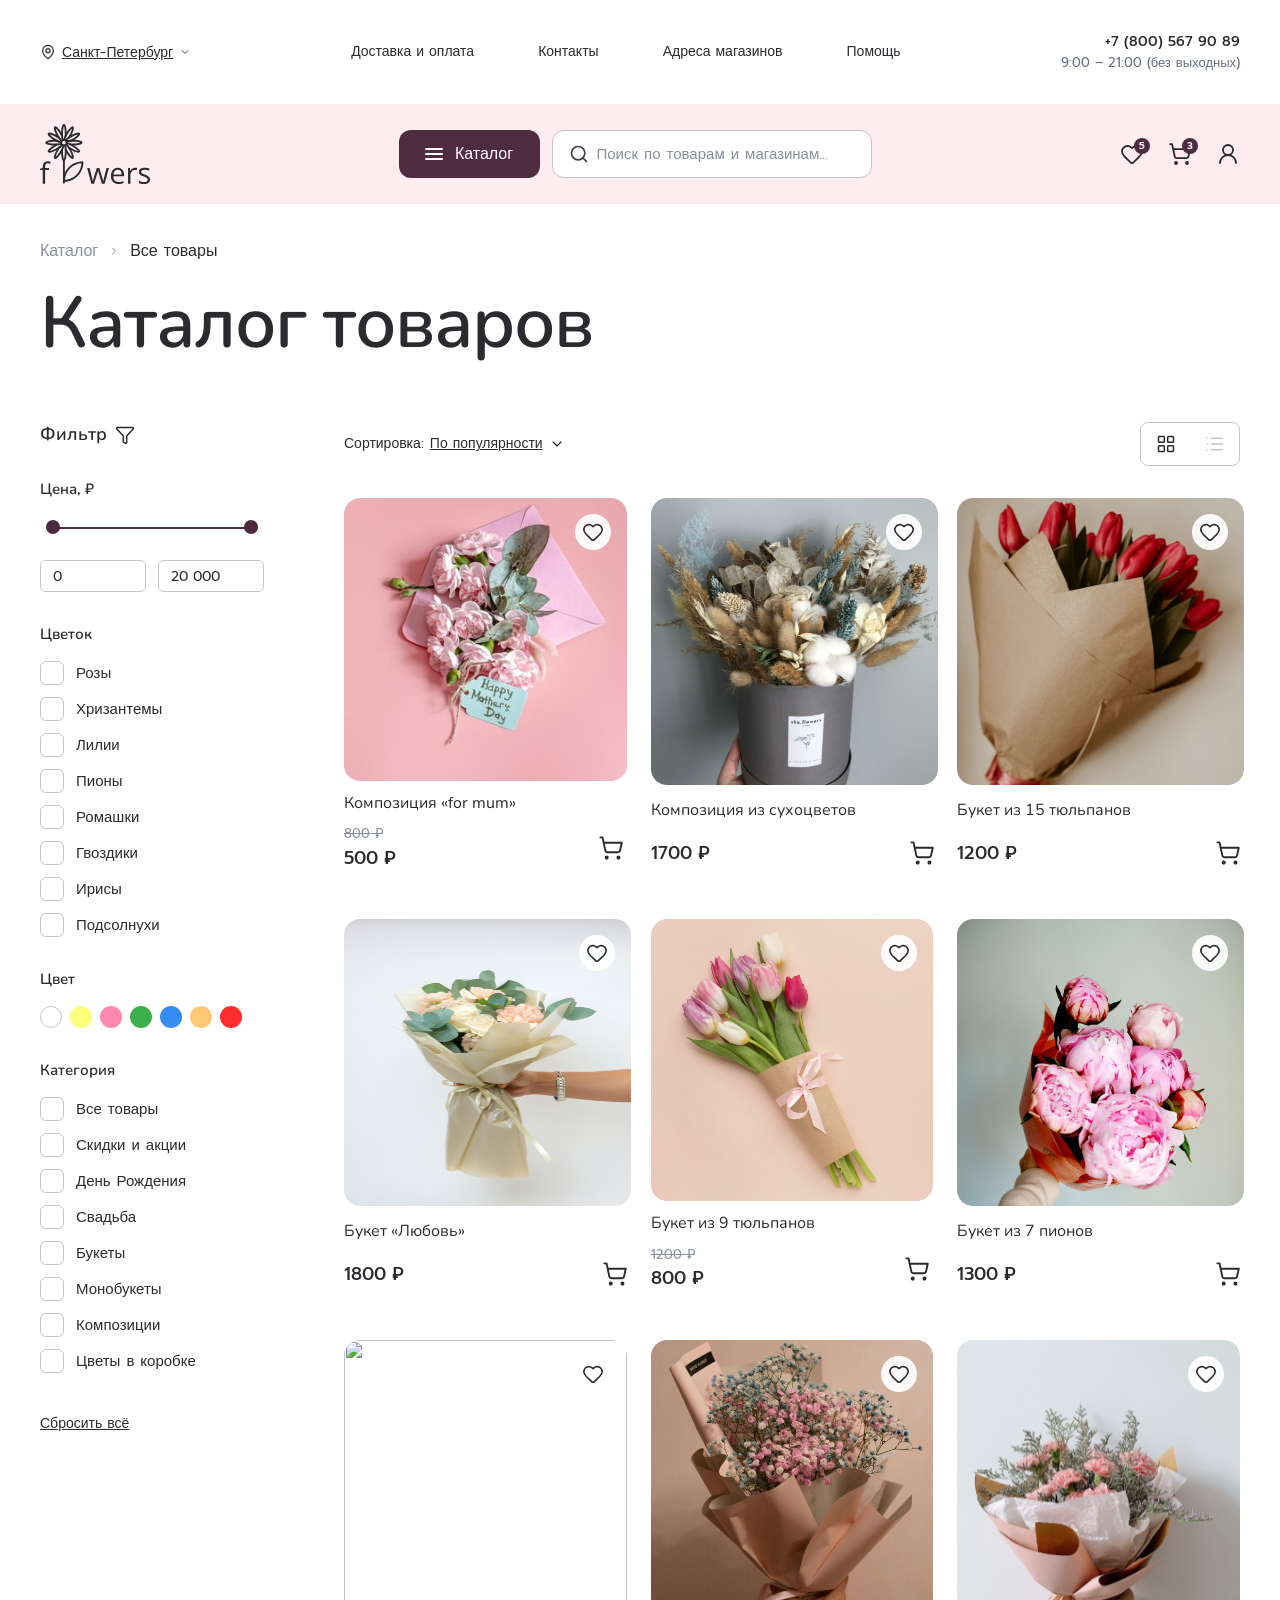
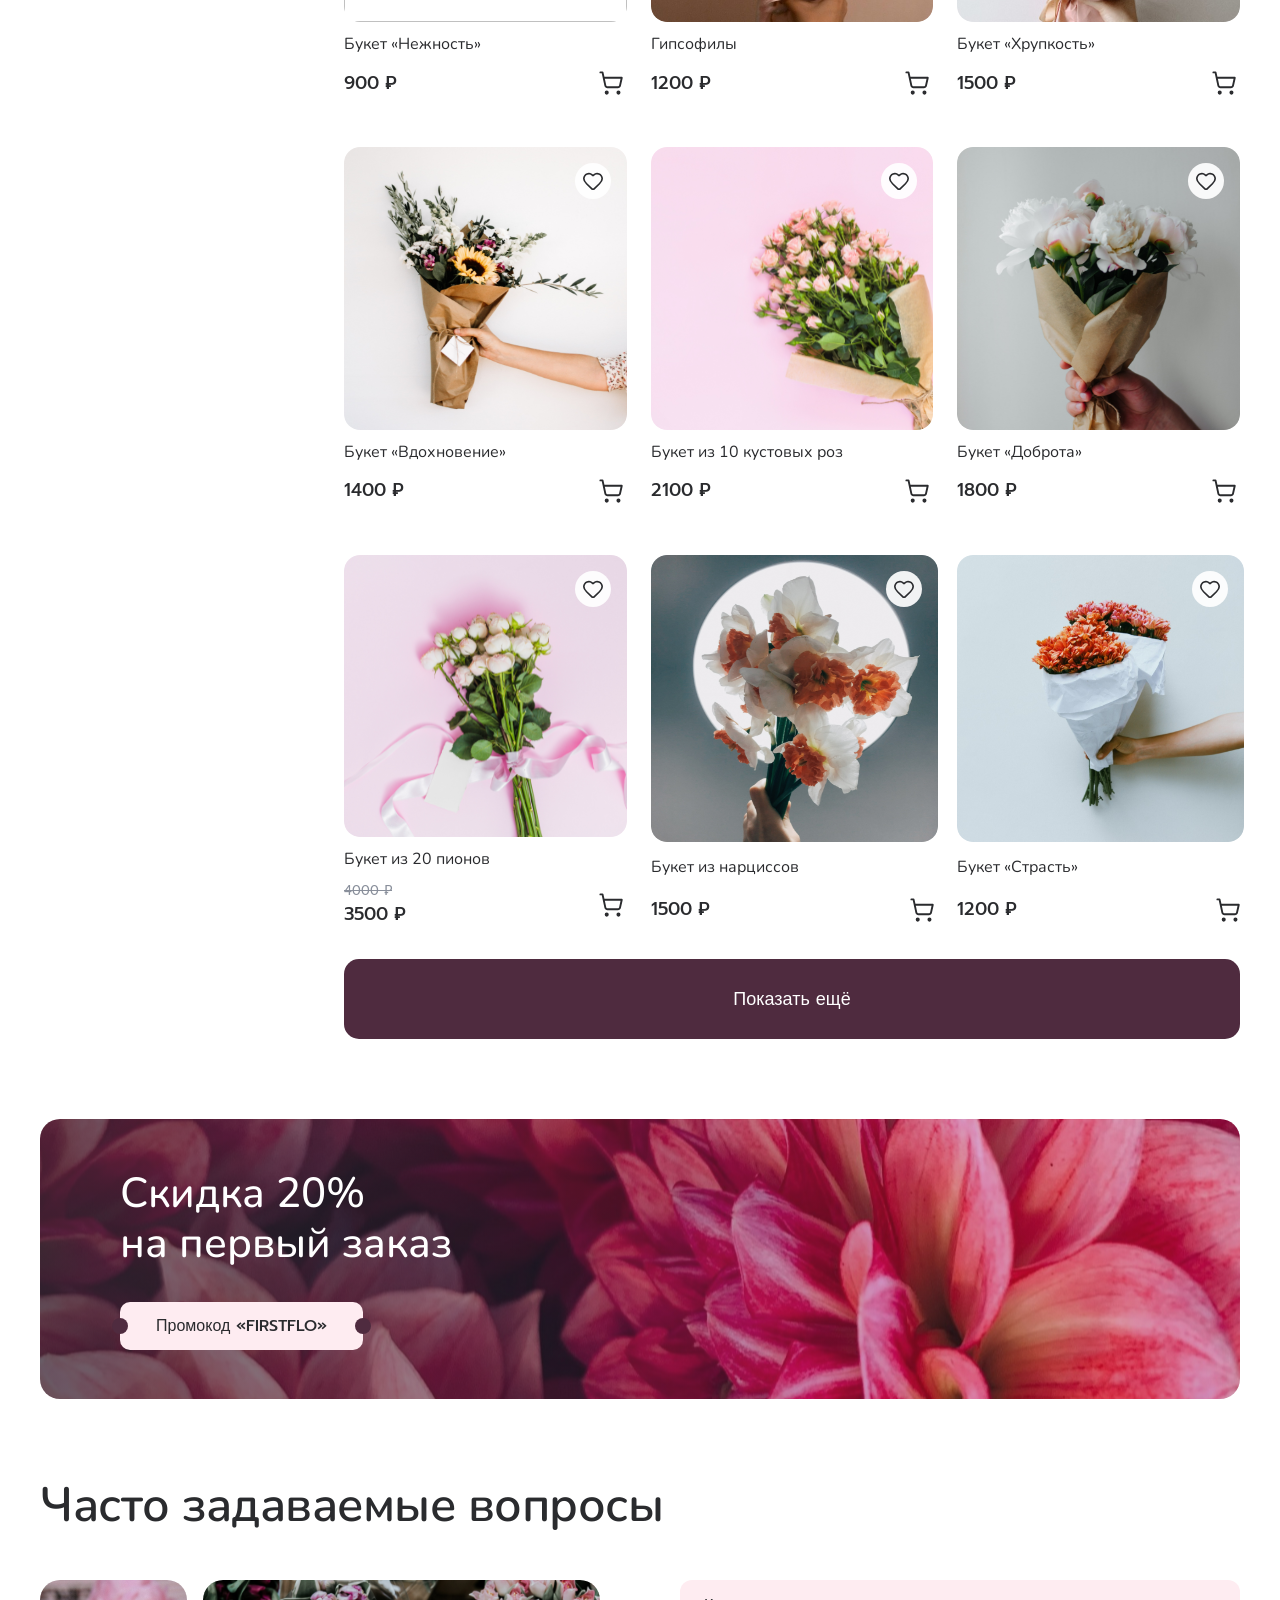
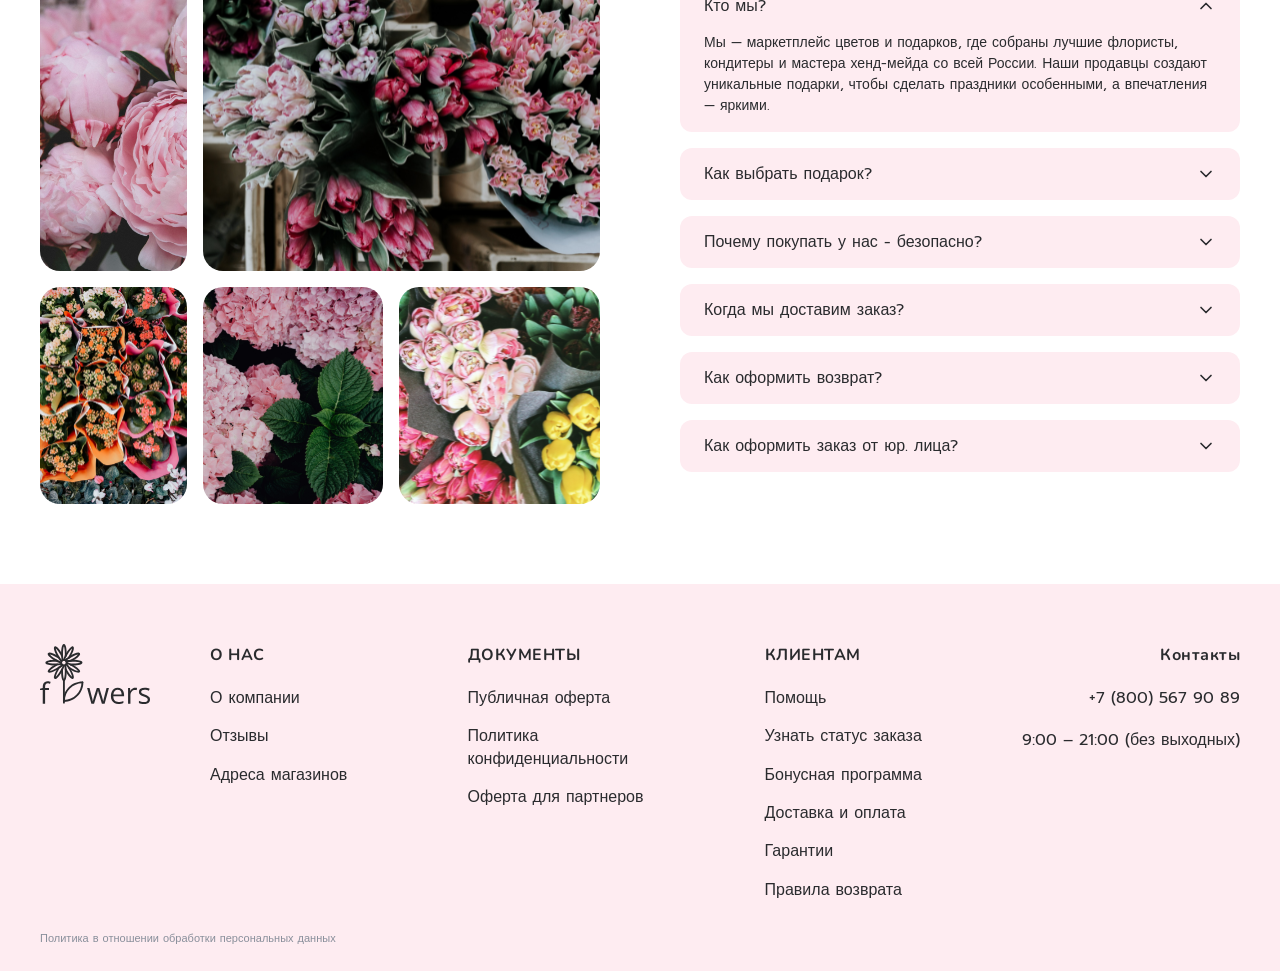
==== commit 91676df0: "Черновик от 14.05" ====
--- a/index.html
+++ b/index.html
@@ -163,7 +163,7 @@
 
                 <article class="product">
                     <div class="product__img-wrap">
-                        <img src="images/img1-7.svg" alt="" class="product__img">
+                        <img src="images/img1-14.svg" alt="" class="product__img">
                         <button class="product__fav" aria-label="В избранное">
                             <img src="images/icons/heart.svg" alt="" class="ico-22">
                         </button>
@@ -402,8 +402,8 @@
 
     <!-- ЧАСТО ЗАДАВАЕМЫЕ ВОПРОСЫ -->
     <section class="faq">
-        <div class="faq__left">
-            <h2 class="faq__title">Часто задаваемые вопросы</h2>
+        <h2 class="faq__title">Часто задаваемые вопросы</h2>
+        <div class="faq__content">
             <div class="faq__collage">
                 <img src="images/unsplash_hY4TcvzyPlw.svg" alt="" class="faq__collage-img faq__collage-img--1">
                 <img src="images/unsplash_30uGGkOFj18.svg" alt="" class="faq__collage-img faq__collage-img--2">
@@ -411,46 +411,46 @@
                 <img src="images/unsplash_QLTYmYuRSh0.svg" alt="" class="faq__collage-img faq__collage-img--4">
                 <img src="images/unsplash_-nxksGFSoeM.svg" alt="" class="faq__collage-img faq__collage-img--5">
             </div>
-        </div>
-        <div class="faq__list">
-            <div class="faq__item faq__item--open">
-                <button class="faq__head" type="button">
-                    <span>Кто мы?</span>
-                    <img src="images/icons/chevron-down-faq.svg" alt="" class="ico-20 faq__chevron">
-                </button>
-                <div class="faq__body">
-                    Мы — маркетплейс цветов и подарков, где собраны лучшие флористы, кондитеры и мастера хенд-мейда со всей России. Наши продавцы создают уникальные подарки, чтобы сделать праздники особенными, а впечатления — яркими.
-                </div>
-            </div>
-            <div class="faq__item">
-                <button class="faq__head" type="button">
-                    <span>Как выбрать подарок?</span>
-                    <img src="images/icons/chevron-down-faq.svg" alt="" class="ico-20 faq__chevron">
-                </button>
-            </div>
-            <div class="faq__item">
-                <button class="faq__head" type="button">
-                    <span>Почему покупать у нас - безопасно?</span>
-                    <img src="images/icons/chevron-down-faq.svg" alt="" class="ico-20 faq__chevron">
-                </button>
-            </div>
-            <div class="faq__item">
-                <button class="faq__head" type="button">
-                    <span>Когда мы доставим заказ?</span>
-                    <img src="images/icons/chevron-down-faq.svg" alt="" class="ico-20 faq__chevron">
-                </button>
-            </div>
-            <div class="faq__item">
-                <button class="faq__head" type="button">
-                    <span>Как оформить возврат?</span>
-                    <img src="images/icons/chevron-down-faq.svg" alt="" class="ico-20 faq__chevron">
-                </button>
-            </div>
-            <div class="faq__item">
-                <button class="faq__head" type="button">
-                    <span>Как оформить заказ от юр. лица?</span>
-                    <img src="images/icons/chevron-down-faq.svg" alt="" class="ico-20 faq__chevron">
-                </button>
+            <div class="faq__list">
+                <div class="faq__item faq__item--open">
+                    <button class="faq__head" type="button">
+                        <span>Кто мы?</span>
+                        <img src="images/icons/chevron-down-faq.svg" alt="" class="ico-20 faq__chevron">
+                    </button>
+                    <div class="faq__body">
+                        Мы — маркетплейс цветов и подарков, где собраны лучшие флористы, кондитеры и мастера хенд-мейда со всей России. Наши продавцы создают уникальные подарки, чтобы сделать праздники особенными, а впечатления — яркими.
+                    </div>
+                </div>
+                <div class="faq__item">
+                    <button class="faq__head" type="button">
+                        <span>Как выбрать подарок?</span>
+                        <img src="images/icons/chevron-down-faq.svg" alt="" class="ico-20 faq__chevron">
+                    </button>
+                </div>
+                <div class="faq__item">
+                    <button class="faq__head" type="button">
+                        <span>Почему покупать у нас - безопасно?</span>
+                        <img src="images/icons/chevron-down-faq.svg" alt="" class="ico-20 faq__chevron">
+                    </button>
+                </div>
+                <div class="faq__item">
+                    <button class="faq__head" type="button">
+                        <span>Когда мы доставим заказ?</span>
+                        <img src="images/icons/chevron-down-faq.svg" alt="" class="ico-20 faq__chevron">
+                    </button>
+                </div>
+                <div class="faq__item">
+                    <button class="faq__head" type="button">
+                        <span>Как оформить возврат?</span>
+                        <img src="images/icons/chevron-down-faq.svg" alt="" class="ico-20 faq__chevron">
+                    </button>
+                </div>
+                <div class="faq__item">
+                    <button class="faq__head" type="button">
+                        <span>Как оформить заказ от юр. лица?</span>
+                        <img src="images/icons/chevron-down-faq.svg" alt="" class="ico-20 faq__chevron">
+                    </button>
+                </div>
             </div>
         </div>
     </section>
--- a/css/index.css
+++ b/css/index.css
@@ -270,7 +270,7 @@
 .filter__slider-fill {
     position: absolute;
     top: 7px;
-    left: 0; right: 30%;
+    left: 0; right: 0;
     height: 2px;
     background: var(--accent);
 }
@@ -283,7 +283,7 @@
     border-radius: 50%;
 }
 .filter__slider-dot--left { left: 0; }
-.filter__slider-dot--right { right: 30%; }
+.filter__slider-dot--right { right: 0; }
 
 .filter__price {
     display: grid;
@@ -547,17 +547,16 @@
 .promo-coupon__notch--right { right: -8px; }
 
 /* ============ FAQ ============ */
+/* Структура по макету:
+   - Заголовок «Часто задаваемые вопросы» на всю ширину сверху
+   - Под ним 2 колонки: слева коллаж 716×606px (пропорции из SVG-макета),
+     справа список вопросов
+   Коллаж: 3 колонки (200 / 244 / 272 с gap 16), 2 ряда (390 / 200) */
 .faq {
     padding: 80px 0;
-    display: grid;
-    grid-template-columns: 1fr 1fr;
-    gap: 80px;
-    align-items: start;
-}
-.faq__left {
     display: flex;
     flex-direction: column;
-    gap: 40px;
+    gap: 48px;
 }
 .faq__title {
     font-family: var(--font-head);
@@ -567,29 +566,32 @@
     color: var(--text);
     letter-spacing: -0.5px;
 }
-/* Коллаж как в макете: 3 колонки × 2 ряда, 5 фотографий
-   Кол 1: маленькое (сверху) + высокое (снизу)
-   Кол 2-3: широкое сверху (растянутое на 2 кол), 2 квадратных снизу */
+.faq__content {
+    display: grid;
+    grid-template-columns: 1fr 1fr;
+    gap: 80px;
+    align-items: start;
+}
 .faq__collage {
     display: grid;
-    grid-template-columns: 1fr 1fr 1fr;
-    grid-template-rows: 1fr 1fr;
-    gap: 12px;
-    width: 100%;
-    max-width: 580px;
-    aspect-ratio: 1 / 0.85;
+    grid-template-columns: 200fr 244fr 272fr;
+    grid-template-rows: 390fr 200fr;
+    gap: 16px;
+    width: 100%;
+    aspect-ratio: 716 / 606;
 }
 .faq__collage-img {
     width: 100%;
     height: 100%;
     object-fit: cover;
-    border-radius: 12px;
-}
-.faq__collage-img--1 { grid-row: 1; grid-column: 1; }            /* пионы (маленькое слева сверху) */
-.faq__collage-img--2 { grid-row: 1; grid-column: 2 / 4; }        /* тюльпаны (широкое сверху) */
-.faq__collage-img--3 { grid-row: 2; grid-column: 1; }            /* оранжевые (слева снизу) */
-.faq__collage-img--4 { grid-row: 2; grid-column: 2; }            /* гидрангея (середина снизу) */
-.faq__collage-img--5 { grid-row: 2; grid-column: 3; }            /* тюльпаны жёлтые (справа снизу) */
+    border-radius: 20px;
+    display: block;
+}
+.faq__collage-img--1 { grid-row: 1; grid-column: 1; }        /* пионы (верх-слева, узкая) */
+.faq__collage-img--2 { grid-row: 1; grid-column: 2 / 4; }    /* тюльпаны (широкое сверху) */
+.faq__collage-img--3 { grid-row: 2; grid-column: 1; }        /* оранжевые (низ-слева) */
+.faq__collage-img--4 { grid-row: 2; grid-column: 2; }        /* гидрангея */
+.faq__collage-img--5 { grid-row: 2; grid-column: 3; }        /* жёлтые тюльпаны */
 
 .faq__list { display: grid; gap: 16px; }
 .faq__item {
@@ -620,7 +622,9 @@
 }
 .faq__item:not(.faq__item--open) .faq__body { display: none; }
 
-/* ============ ПОДВАЛ ============ */
+/* ============ ПОДВАЛ (по макету) ============
+   5 колонок: [лого] [О НАС] [ДОКУМЕНТЫ] [КЛИЕНТАМ] [Контакты]
+   Контакты выровнены по правому краю текста */
 .footer {
     background: var(--pink);
     padding: 60px 0 24px;
@@ -631,7 +635,7 @@
     padding: 0 40px;
     display: grid;
     grid-template-columns: auto 1fr 1.2fr 1fr auto;
-    gap: 80px;
+    gap: 60px;
     align-items: start;
 }
 .footer__logo img { height: 60px; width: auto; }
@@ -651,7 +655,7 @@
 .footer__link:hover { color: var(--accent); }
 .footer__col--contacts { text-align: right; }
 .footer__phone { font-size: 16px; color: var(--text); font-weight: 400; }
-.footer__hours { font-size: 16px; color: var(--text); margin-top: 8px; }
+.footer__hours { font-size: 16px; color: var(--text); margin-top: 4px; }
 .footer__policy {
     max-width: 1640px;
     margin: 30px auto 0;
@@ -676,8 +680,9 @@
     .main { padding: 0 24px; }
     .page-title { font-size: 48px; }
     .catalog { grid-template-columns: 200px 1fr; gap: 40px; }
-    .faq { grid-template-columns: 1fr; gap: 32px; }
+    .faq { padding: 60px 0; gap: 32px; }
     .faq__title { font-size: 36px; }
+    .faq__content { gap: 40px; }
     .promo-banner { padding: 0 40px; }
     .promo-banner__title { font-size: 32px; }
     .footer__inner { grid-template-columns: 1fr 1fr; gap: 32px; }
@@ -689,6 +694,7 @@
     .catalog { grid-template-columns: 1fr; }
     .products { grid-template-columns: repeat(2, 1fr); }
     .page-title { font-size: 36px; }
+    .faq__content { grid-template-columns: 1fr; gap: 32px; }
     .promo-banner { height: auto; padding: 40px 24px; }
     .footer__inner { grid-template-columns: 1fr; }
     .footer__col--contacts { text-align: left; }
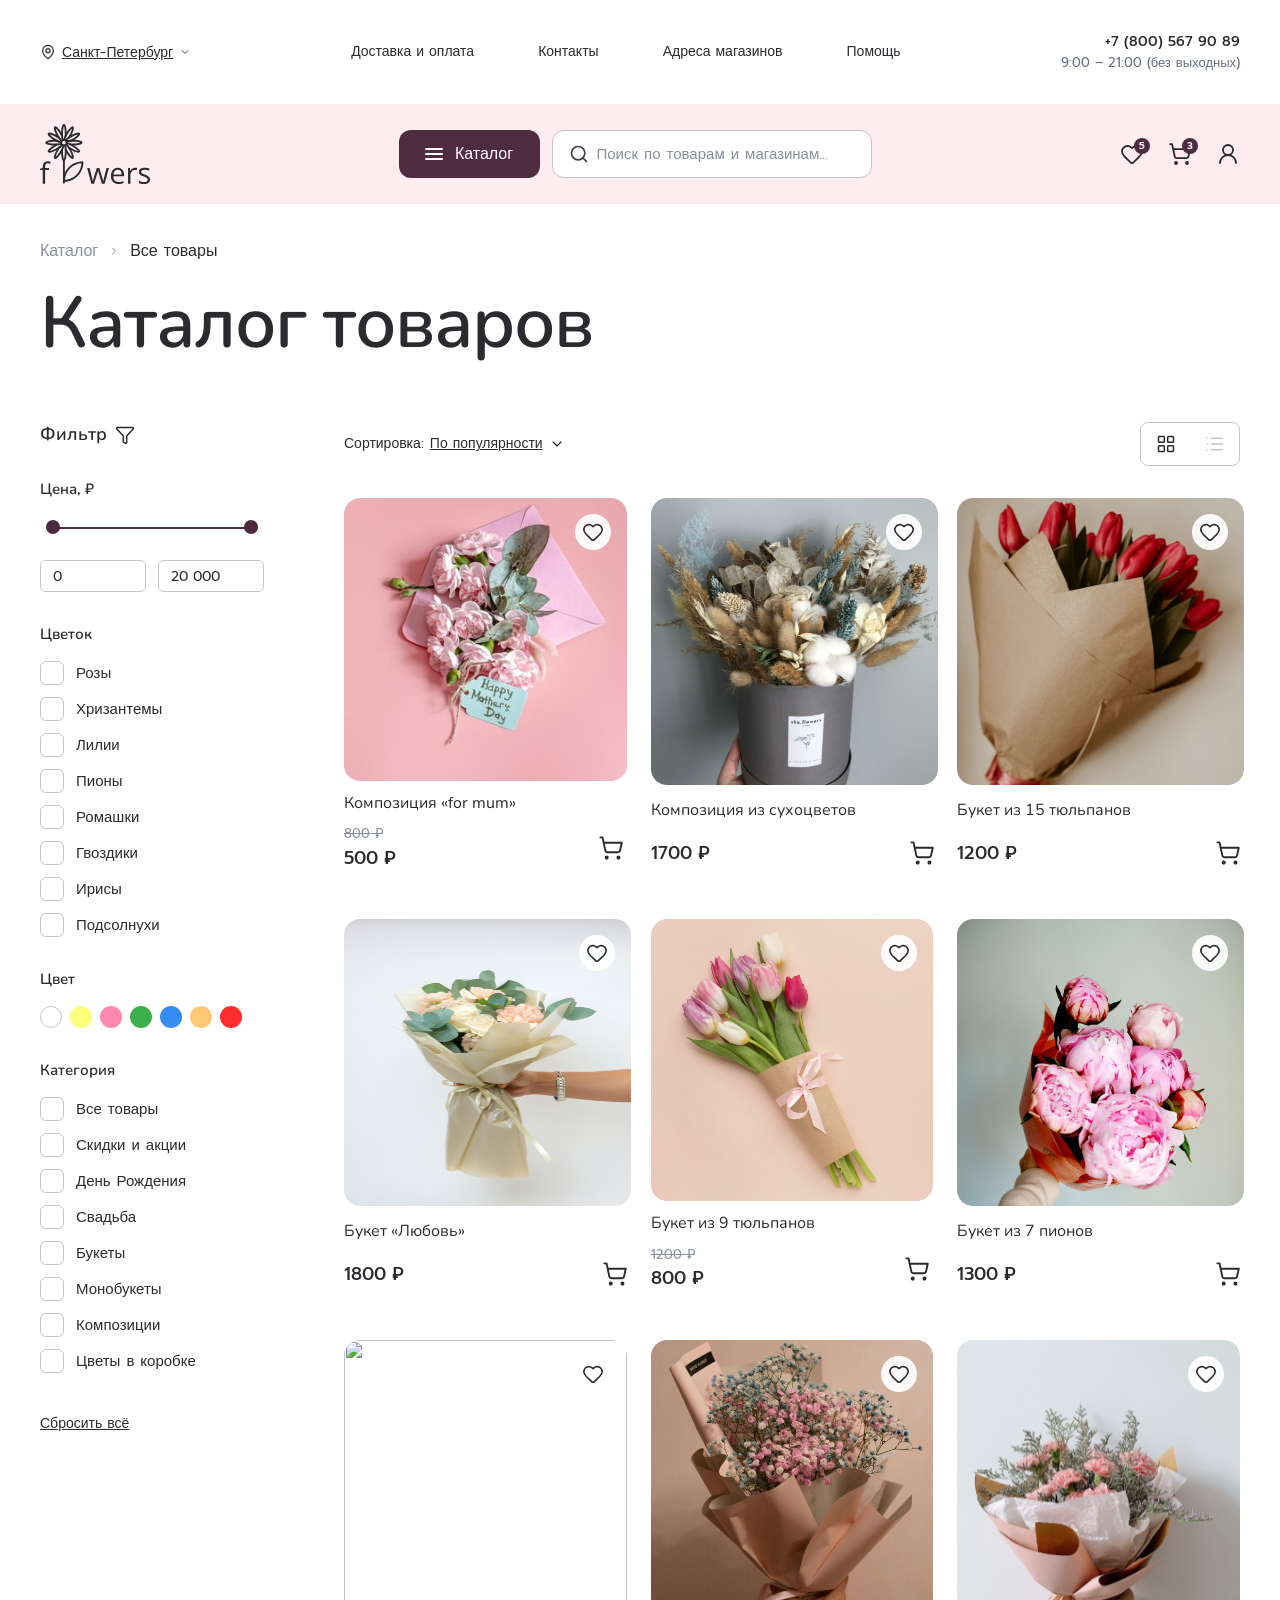
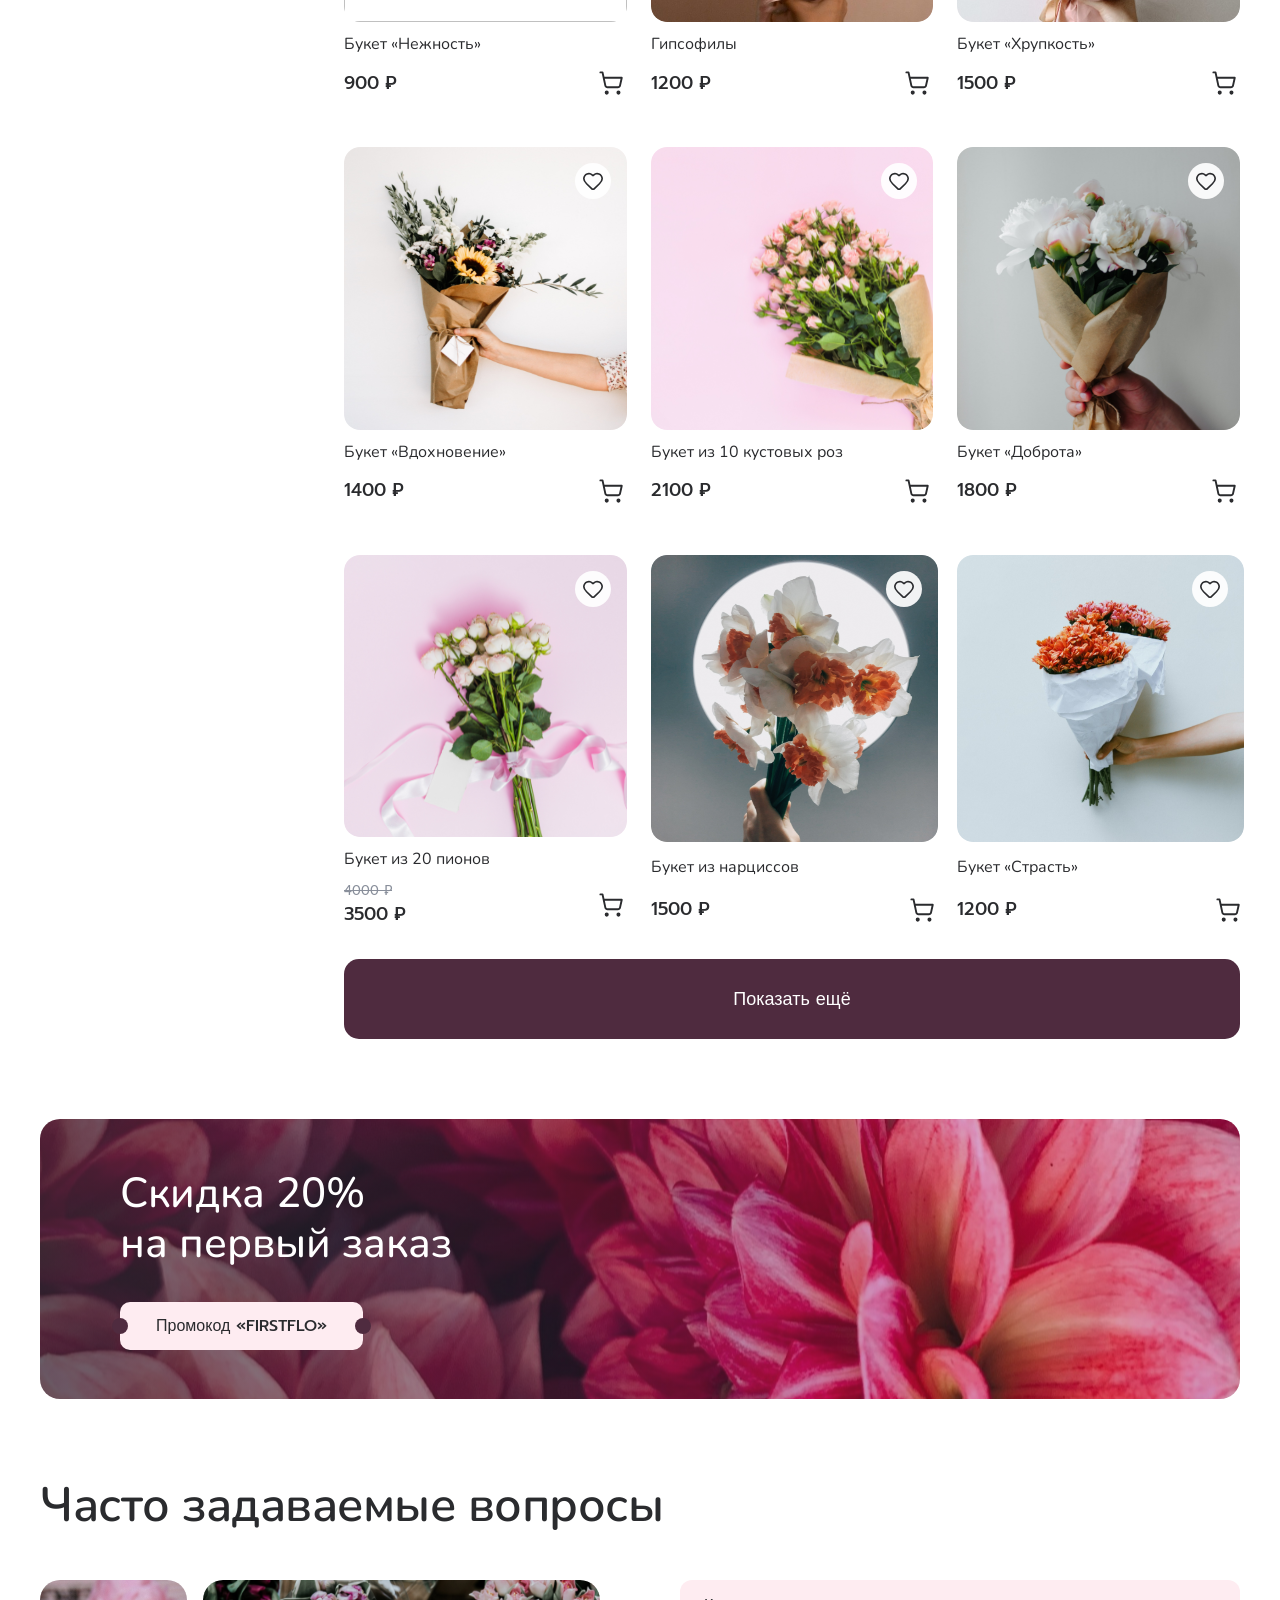
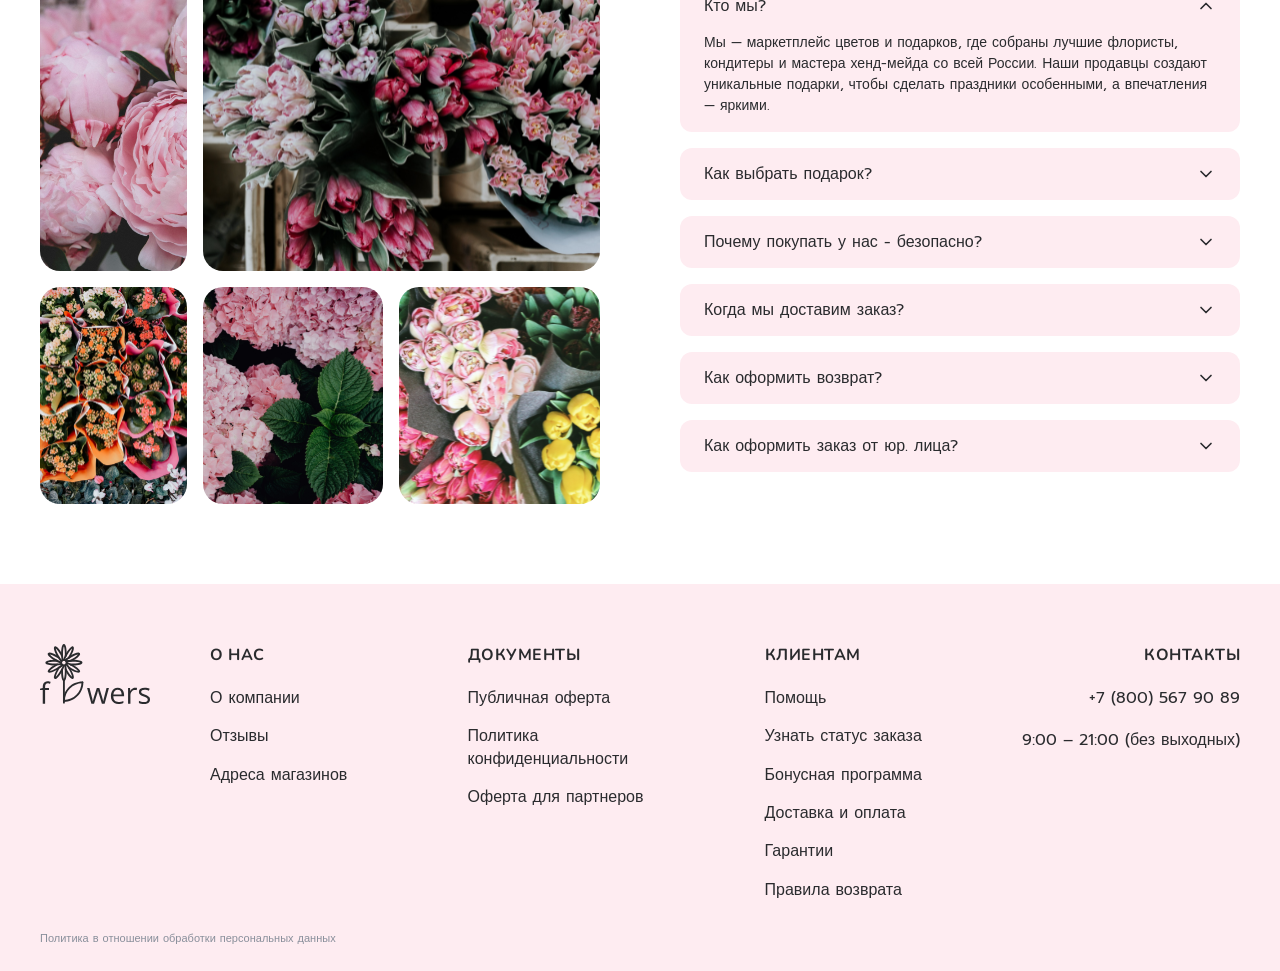
==== commit b529cae1: "Черновик_2" ====
--- a/index.html
+++ b/index.html
@@ -484,7 +484,7 @@
             <a href="#" class="footer__link">Правила возврата</a>
         </div>
         <div class="footer__col footer__col--contacts">
-            <h4 class="footer__title">Контакты</h4>
+            <h4 class="footer__title">КОНТАКТЫ</h4>
             <div class="footer__phone">+7 (800) 567 90 89</div>
             <div class="footer__hours">9:00 – 21:00 (без выходных)</div>
         </div>
--- a/css/index.css
+++ b/css/index.css
@@ -622,7 +622,7 @@
 }
 .faq__item:not(.faq__item--open) .faq__body { display: none; }
 
-/* ============ ПОДВАЛ (по макету) ============
+/* ============ ПОДВАЛ  ============
    5 колонок: [лого] [О НАС] [ДОКУМЕНТЫ] [КЛИЕНТАМ] [Контакты]
    Контакты выровнены по правому краю текста */
 .footer {
